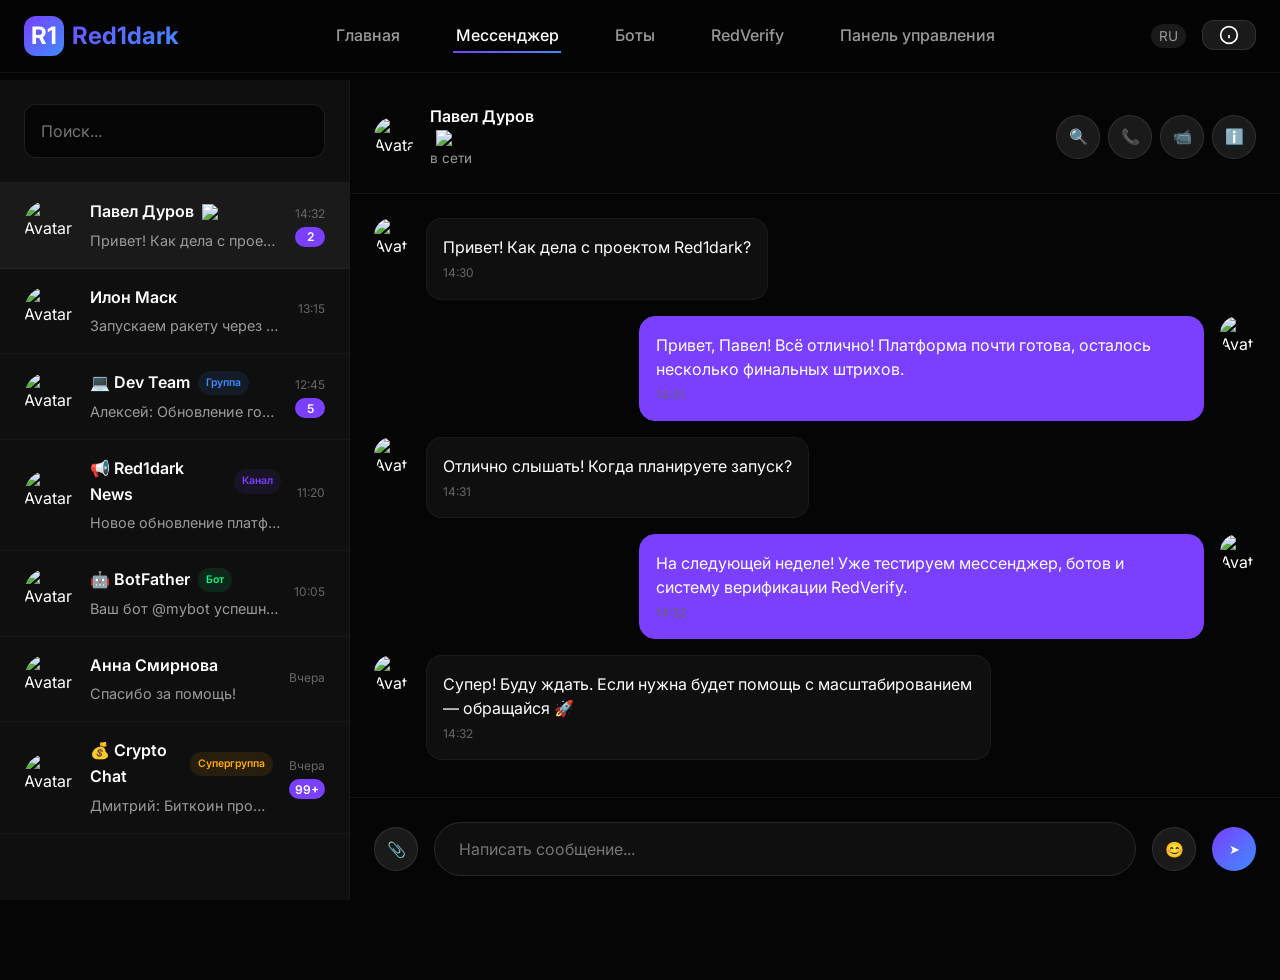
==== messenger.html @ cbd7925b "Initial project setup with core platform components - .gitignore: Added standard ignore patterns for" ====
<!DOCTYPE html>
<html lang="ru">
<head>
    <meta charset="UTF-8">
    <meta name="viewport" content="width=device-width, initial-scale=1.0">
    <title>Мессенджер — Red1dark Platform</title>
    <meta name="description" content="Мессенджер Red1dark Platform: личные чаты, группы, супергруппы и каналы">
    
    <!-- Fonts -->
    <link rel="preconnect" href="https://fonts.googleapis.com">
    <link rel="preconnect" href="https://fonts.gstatic.com" crossorigin>
    <link href="https://fonts.googleapis.com/css2?family=Inter:wght@300;400;500;600;700;800&family=JetBrains+Mono:wght@400;500;600&display=swap" rel="stylesheet">
    
    <!-- Styles -->
    <link rel="stylesheet" href="css/styles.css">
</head>
<body>
    <!-- Navigation -->
    <nav class="navbar">
        <div class="container navbar-content">
            <a href="index.html" class="navbar-brand">
                <div class="navbar-logo">R1</div>
                <span>Red1dark</span>
            </a>
            
            <ul class="navbar-menu">
                <li><a href="index.html" class="navbar-link">Главная</a></li>
                <li><a href="messenger.html" class="navbar-link active">Мессенджер</a></li>
                <li><a href="bots.html" class="navbar-link">Боты</a></li>
                <li><a href="verify.html" class="navbar-link">RedVerify</a></li>
                <li><a href="dashboard.html" class="navbar-link">Панель управления</a></li>
            </ul>
            
            <div class="navbar-actions">
                <button class="lang-switcher">RU</button>
                <div class="dropdown">
                    <button class="btn btn-secondary btn-sm dropdown-toggle">
                        <img src="data:image/svg+xml,%3Csvg xmlns='http://www.w3.org/2000/svg' width='20' height='20' viewBox='0 0 24 24' fill='none' stroke='%23fff' stroke-width='2'%3E%3Ccircle cx='12' cy='12' r='10'/%3E%3Cpath d='M12 16v-4M12 8h.01'/%3E%3C/svg%3E" alt="Profile" style="width: 20px; height: 20px; border-radius: 50%;">
                    </button>
                    <div class="dropdown-menu">
                        <a href="profile.html" class="dropdown-item">👤 Профиль</a>
                        <a href="settings.html" class="dropdown-item">⚙️ Настройки</a>
                        <div class="dropdown-divider"></div>
                        <a href="#" class="dropdown-item">🚪 Выйти</a>
                    </div>
                </div>
            </div>
            
            <button class="menu-toggle">
                <span></span>
                <span></span>
                <span></span>
            </button>
        </div>
    </nav>

    <!-- Messenger Container -->
    <div class="messenger-container">
        <!-- Sidebar -->
        <div class="messenger-sidebar">
            <div class="messenger-search">
                <input type="text" class="search-input" placeholder="Поиск..." data-filter-target=".chat-item">
            </div>
            
            <div class="chat-list">
                <!-- Chat Item 1 -->
                <div class="chat-item active">
                    <img src="https://api.dicebear.com/7.x/avataaars/svg?seed=Pavel" alt="Avatar" class="chat-avatar">
                    <div class="chat-info">
                        <div class="chat-name">
                            Павел Дуров
                            <img src="https://imgfy.ru/ib/vpttRAnmBDZi4up_1776534392.webp" alt="Verified" style="width: 16px; height: 16px;">
                        </div>
                        <div class="chat-preview">Привет! Как дела с проектом?</div>
                    </div>
                    <div class="chat-meta">
                        <div class="chat-time">14:32</div>
                        <div class="chat-badge">2</div>
                    </div>
                </div>
                
                <!-- Chat Item 2 -->
                <div class="chat-item">
                    <img src="https://api.dicebear.com/7.x/avataaars/svg?seed=Elon" alt="Avatar" class="chat-avatar">
                    <div class="chat-info">
                        <div class="chat-name">Илон Маск</div>
                        <div class="chat-preview">Запускаем ракету через час 🚀</div>
                    </div>
                    <div class="chat-meta">
                        <div class="chat-time">13:15</div>
                    </div>
                </div>
                
                <!-- Chat Item 3: Group -->
                <div class="chat-item">
                    <img src="https://api.dicebear.com/7.x/identicon/svg?seed=DevTeam" alt="Avatar" class="chat-avatar">
                    <div class="chat-info">
                        <div class="chat-name">
                            💻 Dev Team
                            <span class="badge badge-info" style="font-size: 0.65rem;">Группа</span>
                        </div>
                        <div class="chat-preview">Алексей: Обновление готово к деплою</div>
                    </div>
                    <div class="chat-meta">
                        <div class="chat-time">12:45</div>
                        <div class="chat-badge">5</div>
                    </div>
                </div>
                
                <!-- Chat Item 4: Channel -->
                <div class="chat-item">
                    <img src="https://api.dicebear.com/7.x/identicon/svg?seed=News" alt="Avatar" class="chat-avatar">
                    <div class="chat-info">
                        <div class="chat-name">
                            📢 Red1dark News
                            <span class="badge badge-primary" style="font-size: 0.65rem;">Канал</span>
                        </div>
                        <div class="chat-preview">Новое обновление платформы уже доступно!</div>
                    </div>
                    <div class="chat-meta">
                        <div class="chat-time">11:20</div>
                    </div>
                </div>
                
                <!-- Chat Item 5: Bot -->
                <div class="chat-item">
                    <img src="https://api.dicebear.com/7.x/bottts/svg?seed=BotFather" alt="Avatar" class="chat-avatar">
                    <div class="chat-info">
                        <div class="chat-name">
                            🤖 BotFather
                            <span class="badge badge-success" style="font-size: 0.65rem;">Бот</span>
                        </div>
                        <div class="chat-preview">Ваш бот @mybot успешно создан!</div>
                    </div>
                    <div class="chat-meta">
                        <div class="chat-time">10:05</div>
                    </div>
                </div>
                
                <!-- Chat Item 6 -->
                <div class="chat-item">
                    <img src="https://api.dicebear.com/7.x/avataaars/svg?seed=Anna" alt="Avatar" class="chat-avatar">
                    <div class="chat-info">
                        <div class="chat-name">Анна Смирнова</div>
                        <div class="chat-preview">Спасибо за помощь!</div>
                    </div>
                    <div class="chat-meta">
                        <div class="chat-time">Вчера</div>
                    </div>
                </div>
                
                <!-- Chat Item 7: Supergroup -->
                <div class="chat-item">
                    <img src="https://api.dicebear.com/7.x/identicon/svg?seed=CryptoChat" alt="Avatar" class="chat-avatar">
                    <div class="chat-info">
                        <div class="chat-name">
                            💰 Crypto Chat
                            <span class="badge badge-warning" style="font-size: 0.65rem;">Супергруппа</span>
                        </div>
                        <div class="chat-preview">Дмитрий: Биткоин пробил $100K!</div>
                    </div>
                    <div class="chat-meta">
                        <div class="chat-time">Вчера</div>
                        <div class="chat-badge">99+</div>
                    </div>
                </div>
            </div>
        </div>
        
        <!-- Main Chat Area -->
        <div class="messenger-main">
            <!-- Chat Header -->
            <div class="chat-header">
                <div class="chat-header-info">
                    <img src="https://api.dicebear.com/7.x/avataaars/svg?seed=Pavel" alt="Avatar" class="chat-header-avatar">
                    <div>
                        <div class="chat-header-name">
                            Павел Дуров
                            <img src="https://imgfy.ru/ib/vpttRAnmBDZi4up_1776534392.webp" alt="Verified" style="width: 18px; height: 18px; vertical-align: middle; margin-left: 6px;">
                        </div>
                        <div class="chat-header-status">в сети</div>
                    </div>
                </div>
                <div class="chat-header-actions">
                    <button class="btn btn-icon btn-secondary" title="Поиск">🔍</button>
                    <button class="btn btn-icon btn-secondary" title="Звонок">📞</button>
                    <button class="btn btn-icon btn-secondary" title="Видеозвонок">📹</button>
                    <button class="btn btn-icon btn-secondary" title="Информация">ℹ️</button>
                </div>
            </div>
            
            <!-- Messages Container -->
            <div class="messages-container">
                <!-- Message Received -->
                <div class="message">
                    <img src="https://api.dicebear.com/7.x/avataaars/svg?seed=Pavel" alt="Avatar" class="message-avatar">
                    <div class="message-content">
                        <div class="message-text">Привет! Как дела с проектом Red1dark?</div>
                        <div class="message-time">14:30</div>
                    </div>
                </div>
                
                <!-- Message Sent -->
                <div class="message sent">
                    <img src="https://api.dicebear.com/7.x/avataaars/svg?seed=User" alt="Avatar" class="message-avatar">
                    <div class="message-content">
                        <div class="message-text">Привет, Павел! Всё отлично! Платформа почти готова, осталось несколько финальных штрихов.</div>
                        <div class="message-time">14:31</div>
                    </div>
                </div>
                
                <!-- Message Received -->
                <div class="message">
                    <img src="https://api.dicebear.com/7.x/avataaars/svg?seed=Pavel" alt="Avatar" class="message-avatar">
                    <div class="message-content">
                        <div class="message-text">Отлично слышать! Когда планируете запуск?</div>
                        <div class="message-time">14:31</div>
                    </div>
                </div>
                
                <!-- Message Sent -->
                <div class="message sent">
                    <img src="https://api.dicebear.com/7.x/avataaars/svg?seed=User" alt="Avatar" class="message-avatar">
                    <div class="message-content">
                        <div class="message-text">На следующей неделе! Уже тестируем мессенджер, ботов и систему верификации RedVerify.</div>
                        <div class="message-time">14:32</div>
                    </div>
                </div>
                
                <!-- Message Received -->
                <div class="message">
                    <img src="https://api.dicebear.com/7.x/avataaars/svg?seed=Pavel" alt="Avatar" class="message-avatar">
                    <div class="message-content">
                        <div class="message-text">Супер! Буду ждать. Если нужна будет помощь с масштабированием — обращайся 🚀</div>
                        <div class="message-time">14:32</div>
                    </div>
                </div>
            </div>
            
            <!-- Message Input -->
            <div class="message-input-container">
                <button class="btn btn-icon btn-secondary" title="Прикрепить файл">📎</button>
                <input type="text" class="message-input" placeholder="Написать сообщение...">
                <button class="btn btn-icon btn-secondary" title="Эмодзи">😊</button>
                <button class="send-button">➤</button>
            </div>
        </div>
    </div>

    <!-- Scripts -->
    <script src="js/main.js"></script>
</body>
</html>
---- css/styles.css ----
/* ============================================
   RED1DARK PLATFORM - GLOBAL STYLES
   Qwen-Style Dark Theme with Neon Accents
   ============================================ */

:root {
    /* Color Palette */
    --bg-primary: #050505;
    --bg-secondary: #0F0F0F;
    --bg-tertiary: #1A1A1A;
    
    /* Accent Colors */
    --accent-purple: #7A3FFF;
    --accent-blue: #3F8CFF;
    --accent-cyan: #00E5FF;
    --accent-soft-purple: #A07CFF;
    
    /* Text Colors */
    --text-primary: #FFFFFF;
    --text-secondary: #9A9A9A;
    --text-muted: #666666;
    
    /* Status Colors */
    --status-success: #00FF88;
    --status-warning: #FFAA00;
    --status-error: #FF4444;
    --status-info: #3F8CFF;
    
    /* Gradients */
    --gradient-primary: linear-gradient(135deg, var(--accent-purple) 0%, var(--accent-blue) 100%);
    --gradient-neon: linear-gradient(135deg, var(--accent-cyan) 0%, var(--accent-purple) 100%);
    --gradient-dark: linear-gradient(180deg, var(--bg-secondary) 0%, var(--bg-primary) 100%);
    
    /* Shadows */
    --shadow-sm: 0 2px 8px rgba(0, 0, 0, 0.3);
    --shadow-md: 0 4px 16px rgba(0, 0, 0, 0.4);
    --shadow-lg: 0 8px 32px rgba(0, 0, 0, 0.5);
    --shadow-neon: 0 0 20px rgba(122, 63, 255, 0.3);
    --shadow-glow: 0 0 30px rgba(0, 229, 255, 0.2);
    
    /* Border Radius */
    --radius-sm: 6px;
    --radius-md: 12px;
    --radius-lg: 16px;
    --radius-xl: 24px;
    --radius-full: 9999px;
    
    /* Spacing */
    --spacing-xs: 4px;
    --spacing-sm: 8px;
    --spacing-md: 16px;
    --spacing-lg: 24px;
    --spacing-xl: 32px;
    --spacing-2xl: 48px;
    
    /* Typography */
    --font-family: 'Inter', -apple-system, BlinkMacSystemFont, 'Segoe UI', Roboto, sans-serif;
    --font-mono: 'JetBrains Mono', 'Fira Code', monospace;
    
    /* Transitions */
    --transition-fast: 0.15s ease;
    --transition-base: 0.3s ease;
    --transition-slow: 0.5s ease;
    
    /* Z-index layers */
    --z-dropdown: 100;
    --z-sticky: 200;
    --z-modal: 300;
    --z-tooltip: 400;
}

/* ============================================
   RESET & BASE STYLES
   ============================================ */

* {
    margin: 0;
    padding: 0;
    box-sizing: border-box;
}

html {
    scroll-behavior: smooth;
    font-size: 16px;
}

body {
    font-family: var(--font-family);
    background-color: var(--bg-primary);
    color: var(--text-primary);
    line-height: 1.6;
    min-height: 100vh;
    overflow-x: hidden;
    -webkit-font-smoothing: antialiased;
    -moz-osx-font-smoothing: grayscale;
}

a {
    text-decoration: none;
    color: inherit;
    transition: color var(--transition-fast);
}

ul, ol {
    list-style: none;
}

img {
    max-width: 100%;
    height: auto;
    display: block;
}

button {
    font-family: inherit;
    cursor: pointer;
    border: none;
    background: none;
}

input, textarea, select {
    font-family: inherit;
    font-size: inherit;
}

/* ============================================
   TYPOGRAPHY
   ============================================ */

h1, h2, h3, h4, h5, h6 {
    font-weight: 700;
    line-height: 1.2;
    margin-bottom: var(--spacing-md);
}

h1 {
    font-size: clamp(2rem, 5vw, 4rem);
    background: var(--gradient-primary);
    -webkit-background-clip: text;
    -webkit-text-fill-color: transparent;
    background-clip: text;
}

h2 {
    font-size: clamp(1.5rem, 4vw, 3rem);
    color: var(--text-primary);
}

h3 {
    font-size: clamp(1.25rem, 3vw, 2rem);
    color: var(--text-primary);
}

p {
    color: var(--text-secondary);
    margin-bottom: var(--spacing-md);
}

.text-gradient {
    background: var(--gradient-primary);
    -webkit-background-clip: text;
    -webkit-text-fill-color: transparent;
    background-clip: text;
}

.text-accent {
    color: var(--accent-purple);
}

.text-cyan {
    color: var(--accent-cyan);
}

.text-muted {
    color: var(--text-muted);
}

/* ============================================
   LAYOUT COMPONENTS
   ============================================ */

.container {
    width: 100%;
    max-width: 1400px;
    margin: 0 auto;
    padding: 0 var(--spacing-lg);
}

.section {
    padding: var(--spacing-2xl) 0;
}

.grid {
    display: grid;
    gap: var(--spacing-lg);
}

.grid-2 {
    grid-template-columns: repeat(2, 1fr);
}

.grid-3 {
    grid-template-columns: repeat(3, 1fr);
}

.grid-4 {
    grid-template-columns: repeat(4, 1fr);
}

.flex {
    display: flex;
}

.flex-center {
    display: flex;
    align-items: center;
    justify-content: center;
}

.flex-between {
    display: flex;
    align-items: center;
    justify-content: space-between;
}

.flex-column {
    display: flex;
    flex-direction: column;
}

.gap-sm {
    gap: var(--spacing-sm);
}

.gap-md {
    gap: var(--spacing-md);
}

.gap-lg {
    gap: var(--spacing-lg);
}

/* ============================================
   BUTTONS
   ============================================ */

.btn {
    display: inline-flex;
    align-items: center;
    justify-content: center;
    gap: var(--spacing-sm);
    padding: var(--spacing-sm) var(--spacing-lg);
    border-radius: var(--radius-md);
    font-weight: 600;
    font-size: 0.95rem;
    transition: all var(--transition-base);
    position: relative;
    overflow: hidden;
}

.btn-primary {
    background: var(--gradient-primary);
    color: var(--text-primary);
    box-shadow: var(--shadow-neon);
}

.btn-primary:hover {
    transform: translateY(-2px);
    box-shadow: 0 0 30px rgba(122, 63, 255, 0.5);
}

.btn-secondary {
    background: var(--bg-tertiary);
    color: var(--text-primary);
    border: 1px solid rgba(255, 255, 255, 0.1);
}

.btn-secondary:hover {
    background: var(--accent-purple);
    border-color: var(--accent-purple);
}

.btn-outline {
    background: transparent;
    color: var(--accent-purple);
    border: 2px solid var(--accent-purple);
}

.btn-outline:hover {
    background: var(--accent-purple);
    color: var(--text-primary);
}

.btn-icon {
    width: 44px;
    height: 44px;
    padding: 0;
    border-radius: var(--radius-full);
}

.btn-lg {
    padding: var(--spacing-md) var(--spacing-xl);
    font-size: 1.1rem;
}

.btn-sm {
    padding: var(--spacing-xs) var(--spacing-md);
    font-size: 0.85rem;
}

/* ============================================
   CARDS
   ============================================ */

.card {
    background: var(--bg-secondary);
    border-radius: var(--radius-lg);
    padding: var(--spacing-lg);
    border: 1px solid rgba(255, 255, 255, 0.05);
    transition: all var(--transition-base);
    position: relative;
    overflow: hidden;
}

.card::before {
    content: '';
    position: absolute;
    top: 0;
    left: 0;
    right: 0;
    height: 2px;
    background: var(--gradient-primary);
    opacity: 0;
    transition: opacity var(--transition-base);
}

.card:hover {
    transform: translateY(-4px);
    border-color: rgba(122, 63, 255, 0.3);
    box-shadow: var(--shadow-neon);
}

.card:hover::before {
    opacity: 1;
}

.card-header {
    display: flex;
    align-items: center;
    justify-content: space-between;
    margin-bottom: var(--spacing-md);
}

.card-title {
    font-size: 1.25rem;
    font-weight: 600;
    color: var(--text-primary);
}

.card-subtitle {
    font-size: 0.9rem;
    color: var(--text-secondary);
}

.card-body {
    color: var(--text-secondary);
}

.card-footer {
    margin-top: var(--spacing-lg);
    padding-top: var(--spacing-md);
    border-top: 1px solid rgba(255, 255, 255, 0.05);
}

/* ============================================
   NAVIGATION
   ============================================ */

.navbar {
    position: fixed;
    top: 0;
    left: 0;
    right: 0;
    z-index: var(--z-sticky);
    background: rgba(5, 5, 5, 0.9);
    backdrop-filter: blur(20px);
    border-bottom: 1px solid rgba(255, 255, 255, 0.05);
    padding: var(--spacing-md) 0;
}

.navbar-content {
    display: flex;
    align-items: center;
    justify-content: space-between;
}

.navbar-brand {
    display: flex;
    align-items: center;
    gap: var(--spacing-sm);
    font-size: 1.5rem;
    font-weight: 700;
    background: var(--gradient-primary);
    -webkit-background-clip: text;
    -webkit-text-fill-color: transparent;
    background-clip: text;
}

.navbar-logo {
    width: 40px;
    height: 40px;
    border-radius: var(--radius-md);
    background: var(--gradient-primary);
    display: flex;
    align-items: center;
    justify-content: center;
    font-weight: 700;
    color: var(--text-primary);
    -webkit-text-fill-color: var(--text-primary);
}

.navbar-menu {
    display: flex;
    align-items: center;
    gap: var(--spacing-lg);
}

.navbar-link {
    color: var(--text-secondary);
    font-weight: 500;
    padding: var(--spacing-sm) var(--spacing-md);
    border-radius: var(--radius-md);
    transition: all var(--transition-fast);
    position: relative;
}

.navbar-link::after {
    content: '';
    position: absolute;
    bottom: 0;
    left: 50%;
    transform: translateX(-50%);
    width: 0;
    height: 2px;
    background: var(--gradient-primary);
    transition: width var(--transition-base);
}

.navbar-link:hover,
.navbar-link.active {
    color: var(--text-primary);
}

.navbar-link:hover::after,
.navbar-link.active::after {
    width: 80%;
}

.navbar-actions {
    display: flex;
    align-items: center;
    gap: var(--spacing-md);
}

.lang-switcher {
    display: flex;
    align-items: center;
    gap: var(--spacing-xs);
    padding: var(--spacing-xs) var(--spacing-sm);
    border-radius: var(--radius-md);
    background: var(--bg-tertiary);
    color: var(--text-secondary);
    font-size: 0.85rem;
    transition: all var(--transition-fast);
}

.lang-switcher:hover {
    background: var(--accent-purple);
    color: var(--text-primary);
}

/* Mobile Menu Toggle */
.menu-toggle {
    display: none;
    flex-direction: column;
    gap: 5px;
    padding: var(--spacing-sm);
}

.menu-toggle span {
    width: 24px;
    height: 2px;
    background: var(--text-primary);
    transition: all var(--transition-fast);
}

/* ============================================
   HERO SECTION
   ============================================ */

.hero {
    min-height: 100vh;
    display: flex;
    align-items: center;
    justify-content: center;
    text-align: center;
    padding: var(--spacing-2xl) 0;
    position: relative;
    overflow: hidden;
}

.hero::before {
    content: '';
    position: absolute;
    top: -50%;
    left: -50%;
    width: 200%;
    height: 200%;
    background: radial-gradient(circle at center, rgba(122, 63, 255, 0.1) 0%, transparent 50%);
    animation: pulse 8s ease-in-out infinite;
}

@keyframes pulse {
    0%, 100% { transform: scale(1); opacity: 0.5; }
    50% { transform: scale(1.1); opacity: 0.8; }
}

.hero-content {
    position: relative;
    z-index: 1;
    max-width: 900px;
}

.hero-title {
    margin-bottom: var(--spacing-lg);
    animation: fadeInUp 0.8s ease forwards;
    opacity: 0;
}

.hero-subtitle {
    font-size: clamp(1.1rem, 2vw, 1.5rem);
    color: var(--text-secondary);
    margin-bottom: var(--spacing-xl);
    animation: fadeInUp 0.8s ease 0.2s forwards;
    opacity: 0;
}

.hero-buttons {
    display: flex;
    gap: var(--spacing-md);
    justify-content: center;
    flex-wrap: wrap;
    animation: fadeInUp 0.8s ease 0.4s forwards;
    opacity: 0;
}

@keyframes fadeInUp {
    from {
        opacity: 0;
        transform: translateY(30px);
    }
    to {
        opacity: 1;
        transform: translateY(0);
    }
}

/* ============================================
   FEATURE SECTIONS
   ============================================ */

.features-grid {
    display: grid;
    grid-template-columns: repeat(auto-fit, minmax(300px, 1fr));
    gap: var(--spacing-lg);
}

.feature-card {
    background: var(--bg-secondary);
    border-radius: var(--radius-lg);
    padding: var(--spacing-xl);
    border: 1px solid rgba(255, 255, 255, 0.05);
    transition: all var(--transition-base);
    position: relative;
    overflow: hidden;
}

.feature-card::before {
    content: '';
    position: absolute;
    top: 0;
    left: 0;
    right: 0;
    height: 3px;
    background: var(--gradient-primary);
    transform: scaleX(0);
    transition: transform var(--transition-base);
}

.feature-card:hover {
    transform: translateY(-8px);
    border-color: rgba(122, 63, 255, 0.3);
    box-shadow: var(--shadow-neon);
}

.feature-card:hover::before {
    transform: scaleX(1);
}

.feature-icon {
    width: 64px;
    height: 64px;
    border-radius: var(--radius-md);
    background: var(--gradient-primary);
    display: flex;
    align-items: center;
    justify-content: center;
    font-size: 1.5rem;
    margin-bottom: var(--spacing-lg);
    box-shadow: var(--shadow-neon);
}

.feature-title {
    font-size: 1.25rem;
    font-weight: 600;
    margin-bottom: var(--spacing-sm);
    color: var(--text-primary);
}

.feature-description {
    color: var(--text-secondary);
    line-height: 1.7;
}

/* ============================================
   PROFILE COMPONENTS
   ============================================ */

.profile-container {
    display: grid;
    grid-template-columns: 300px 1fr;
    gap: var(--spacing-xl);
    padding: var(--spacing-xl);
}

.profile-sidebar {
    background: var(--bg-secondary);
    border-radius: var(--radius-lg);
    padding: var(--spacing-xl);
    border: 1px solid rgba(255, 255, 255, 0.05);
    height: fit-content;
    position: sticky;
    top: 100px;
}

.profile-avatar-container {
    position: relative;
    width: 150px;
    height: 150px;
    margin: 0 auto var(--spacing-lg);
}

.profile-avatar {
    width: 100%;
    height: 100%;
    border-radius: var(--radius-lg);
    object-fit: cover;
    border: 3px solid var(--accent-purple);
    box-shadow: var(--shadow-neon);
}

.profile-verify-badge {
    position: absolute;
    bottom: -5px;
    right: -5px;
    width: 40px;
    height: 40px;
    background: var(--bg-primary);
    border-radius: var(--radius-full);
    display: flex;
    align-items: center;
    justify-content: center;
    border: 2px solid var(--accent-cyan);
}

.profile-verify-badge img {
    width: 28px;
    height: 28px;
}

.profile-name {
    font-size: 1.5rem;
    font-weight: 700;
    text-align: center;
    margin-bottom: var(--spacing-xs);
    color: var(--text-primary);
}

.profile-nickname {
    text-align: center;
    color: var(--text-secondary);
    margin-bottom: var(--spacing-md);
}

.profile-role {
    display: inline-block;
    padding: var(--spacing-xs) var(--spacing-md);
    border-radius: var(--radius-full);
    font-size: 0.85rem;
    font-weight: 600;
    background: var(--gradient-primary);
    color: var(--text-primary);
}

.profile-stats {
    display: grid;
    grid-template-columns: repeat(3, 1fr);
    gap: var(--spacing-md);
    margin-top: var(--spacing-lg);
    padding-top: var(--spacing-lg);
    border-top: 1px solid rgba(255, 255, 255, 0.05);
}

.stat-item {
    text-align: center;
}

.stat-value {
    font-size: 1.25rem;
    font-weight: 700;
    color: var(--accent-purple);
}

.stat-label {
    font-size: 0.75rem;
    color: var(--text-secondary);
    margin-top: var(--spacing-xs);
}

.profile-content {
    background: var(--bg-secondary);
    border-radius: var(--radius-lg);
    padding: var(--spacing-xl);
    border: 1px solid rgba(255, 255, 255, 0.05);
}

.profile-section {
    margin-bottom: var(--spacing-xl);
}

.profile-section-title {
    font-size: 1.25rem;
    font-weight: 600;
    margin-bottom: var(--spacing-lg);
    color: var(--text-primary);
    display: flex;
    align-items: center;
    gap: var(--spacing-sm);
}

.profile-section-title::before {
    content: '';
    width: 4px;
    height: 20px;
    background: var(--gradient-primary);
    border-radius: var(--radius-sm);
}

/* Admin Profile Specific */
.admin-profile .token-display {
    font-family: var(--font-mono);
    background: var(--bg-primary);
    padding: var(--spacing-md);
    border-radius: var(--radius-md);
    border: 1px solid rgba(122, 63, 255, 0.2);
    word-break: break-all;
    margin-bottom: var(--spacing-md);
}

.admin-profile .api-key-row {
    display: flex;
    align-items: center;
    justify-content: space-between;
    padding: var(--spacing-md);
    background: var(--bg-primary);
    border-radius: var(--radius-md);
    margin-bottom: var(--spacing-sm);
}

.action-log {
    max-height: 400px;
    overflow-y: auto;
}

.action-log-item {
    display: flex;
    align-items: center;
    gap: var(--spacing-md);
    padding: var(--spacing-md);
    border-bottom: 1px solid rgba(255, 255, 255, 0.05);
}

.action-log-time {
    font-size: 0.75rem;
    color: var(--text-muted);
    min-width: 120px;
}

.action-log-action {
    flex: 1;
    color: var(--text-secondary);
}

.action-log-status {
    padding: var(--spacing-xs) var(--spacing-sm);
    border-radius: var(--radius-sm);
    font-size: 0.75rem;
    font-weight: 600;
}

.status-success {
    background: rgba(0, 255, 136, 0.1);
    color: var(--status-success);
}

.status-error {
    background: rgba(255, 68, 68, 0.1);
    color: var(--status-error);
}

/* ============================================
   MESSENGER COMPONENTS
   ============================================ */

.messenger-container {
    display: grid;
    grid-template-columns: 350px 1fr;
    height: calc(100vh - 80px);
    margin-top: 80px;
}

.messenger-sidebar {
    background: var(--bg-secondary);
    border-right: 1px solid rgba(255, 255, 255, 0.05);
    display: flex;
    flex-direction: column;
}

.messenger-search {
    padding: var(--spacing-lg);
    border-bottom: 1px solid rgba(255, 255, 255, 0.05);
}

.search-input {
    width: 100%;
    padding: var(--spacing-md);
    background: var(--bg-primary);
    border: 1px solid rgba(255, 255, 255, 0.1);
    border-radius: var(--radius-md);
    color: var(--text-primary);
    transition: all var(--transition-fast);
}

.search-input:focus {
    outline: none;
    border-color: var(--accent-purple);
    box-shadow: var(--shadow-neon);
}

.chat-list {
    flex: 1;
    overflow-y: auto;
}

.chat-item {
    display: flex;
    align-items: center;
    gap: var(--spacing-md);
    padding: var(--spacing-md) var(--spacing-lg);
    border-bottom: 1px solid rgba(255, 255, 255, 0.03);
    cursor: pointer;
    transition: all var(--transition-fast);
}

.chat-item:hover,
.chat-item.active {
    background: var(--bg-tertiary);
}

.chat-avatar {
    width: 50px;
    height: 50px;
    border-radius: var(--radius-full);
    object-fit: cover;
}

.chat-info {
    flex: 1;
    min-width: 0;
}

.chat-name {
    font-weight: 600;
    color: var(--text-primary);
    margin-bottom: var(--spacing-xs);
    display: flex;
    align-items: center;
    gap: var(--spacing-sm);
}

.chat-preview {
    color: var(--text-secondary);
    font-size: 0.9rem;
    white-space: nowrap;
    overflow: hidden;
    text-overflow: ellipsis;
}

.chat-meta {
    text-align: right;
}

.chat-time {
    font-size: 0.75rem;
    color: var(--text-muted);
    margin-bottom: var(--spacing-xs);
}

.chat-badge {
    display: inline-block;
    min-width: 20px;
    height: 20px;
    padding: 0 6px;
    background: var(--accent-purple);
    border-radius: var(--radius-full);
    font-size: 0.75rem;
    font-weight: 600;
    color: var(--text-primary);
    display: flex;
    align-items: center;
    justify-content: center;
}

.messenger-main {
    display: flex;
    flex-direction: column;
    background: var(--bg-primary);
}

.chat-header {
    display: flex;
    align-items: center;
    justify-content: space-between;
    padding: var(--spacing-lg);
    border-bottom: 1px solid rgba(255, 255, 255, 0.05);
}

.chat-header-info {
    display: flex;
    align-items: center;
    gap: var(--spacing-md);
}

.chat-header-avatar {
    width: 40px;
    height: 40px;
    border-radius: var(--radius-full);
    object-fit: cover;
}

.chat-header-name {
    font-weight: 600;
    color: var(--text-primary);
}

.chat-header-status {
    font-size: 0.85rem;
    color: var(--text-secondary);
}

.chat-header-actions {
    display: flex;
    gap: var(--spacing-sm);
}

.messages-container {
    flex: 1;
    overflow-y: auto;
    padding: var(--spacing-lg);
    display: flex;
    flex-direction: column;
    gap: var(--spacing-md);
}

.message {
    display: flex;
    gap: var(--spacing-md);
    max-width: 70%;
}

.message.sent {
    align-self: flex-end;
    flex-direction: row-reverse;
}

.message-avatar {
    width: 36px;
    height: 36px;
    border-radius: var(--radius-full);
    object-fit: cover;
}

.message-content {
    background: var(--bg-secondary);
    padding: var(--spacing-md);
    border-radius: var(--radius-lg);
    border: 1px solid rgba(255, 255, 255, 0.05);
}

.message.sent .message-content {
    background: var(--accent-purple);
    border-color: var(--accent-purple);
}

.message-text {
    color: var(--text-primary);
    line-height: 1.5;
}

.message-time {
    font-size: 0.75rem;
    color: var(--text-muted);
    margin-top: var(--spacing-xs);
}

.message-input-container {
    padding: var(--spacing-lg);
    border-top: 1px solid rgba(255, 255, 255, 0.05);
    display: flex;
    gap: var(--spacing-md);
    align-items: center;
}

.message-input {
    flex: 1;
    padding: var(--spacing-md) var(--spacing-lg);
    background: var(--bg-secondary);
    border: 1px solid rgba(255, 255, 255, 0.1);
    border-radius: var(--radius-full);
    color: var(--text-primary);
    transition: all var(--transition-fast);
}

.message-input:focus {
    outline: none;
    border-color: var(--accent-purple);
}

.send-button {
    width: 44px;
    height: 44px;
    border-radius: var(--radius-full);
    background: var(--gradient-primary);
    display: flex;
    align-items: center;
    justify-content: center;
    color: var(--text-primary);
    transition: all var(--transition-fast);
}

.send-button:hover {
    transform: scale(1.1);
    box-shadow: var(--shadow-neon);
}

/* ============================================
   DASHBOARD / ADMIN PANEL
   ============================================ */

.dashboard-container {
    display: grid;
    grid-template-columns: 280px 1fr;
    min-height: calc(100vh - 80px);
    margin-top: 80px;
}

.dashboard-sidebar {
    background: var(--bg-secondary);
    border-right: 1px solid rgba(255, 255, 255, 0.05);
    padding: var(--spacing-lg);
}

.dashboard-nav-item {
    display: flex;
    align-items: center;
    gap: var(--spacing-md);
    padding: var(--spacing-md) var(--spacing-lg);
    border-radius: var(--radius-md);
    color: var(--text-secondary);
    transition: all var(--transition-fast);
    margin-bottom: var(--spacing-xs);
}

.dashboard-nav-item:hover,
.dashboard-nav-item.active {
    background: var(--bg-tertiary);
    color: var(--text-primary);
}

.dashboard-nav-item.active {
    border-left: 3px solid var(--accent-purple);
}

.dashboard-main {
    padding: var(--spacing-xl);
}

.dashboard-header {
    margin-bottom: var(--spacing-xl);
}

.dashboard-title {
    font-size: 2rem;
    font-weight: 700;
    color: var(--text-primary);
    margin-bottom: var(--spacing-sm);
}

.dashboard-subtitle {
    color: var(--text-secondary);
}

.stats-grid {
    display: grid;
    grid-template-columns: repeat(auto-fit, minmax(250px, 1fr));
    gap: var(--spacing-lg);
    margin-bottom: var(--spacing-xl);
}

.stat-card {
    background: var(--bg-secondary);
    border-radius: var(--radius-lg);
    padding: var(--spacing-lg);
    border: 1px solid rgba(255, 255, 255, 0.05);
    display: flex;
    align-items: center;
    gap: var(--spacing-lg);
}

.stat-card-icon {
    width: 60px;
    height: 60px;
    border-radius: var(--radius-md);
    background: var(--gradient-primary);
    display: flex;
    align-items: center;
    justify-content: center;
    font-size: 1.5rem;
}

.stat-card-info {
    flex: 1;
}

.stat-card-value {
    font-size: 2rem;
    font-weight: 700;
    color: var(--text-primary);
}

.stat-card-label {
    color: var(--text-secondary);
    font-size: 0.9rem;
}

.content-table {
    width: 100%;
    border-collapse: collapse;
}

.content-table th,
.content-table td {
    padding: var(--spacing-md);
    text-align: left;
    border-bottom: 1px solid rgba(255, 255, 255, 0.05);
}

.content-table th {
    color: var(--text-secondary);
    font-weight: 600;
    font-size: 0.85rem;
    text-transform: uppercase;
}

.content-table tr:hover {
    background: var(--bg-tertiary);
}

.table-actions {
    display: flex;
    gap: var(--spacing-sm);
}

/* ============================================
   REDVERIFY SECTION
   ============================================ */

.verify-section {
    text-align: center;
    padding: var(--spacing-2xl) 0;
}

.verify-badge-large {
    width: 120px;
    height: 120px;
    margin: 0 auto var(--spacing-xl);
    filter: drop-shadow(0 0 30px rgba(0, 229, 255, 0.5));
    animation: float 3s ease-in-out infinite;
}

@keyframes float {
    0%, 100% { transform: translateY(0); }
    50% { transform: translateY(-10px); }
}

.verify-steps {
    display: grid;
    grid-template-columns: repeat(auto-fit, minmax(250px, 1fr));
    gap: var(--spacing-lg);
    margin-top: var(--spacing-xl);
}

.verify-step {
    background: var(--bg-secondary);
    border-radius: var(--radius-lg);
    padding: var(--spacing-xl);
    border: 1px solid rgba(255, 255, 255, 0.05);
    position: relative;
}

.verify-step-number {
    position: absolute;
    top: -15px;
    left: 50%;
    transform: translateX(-50%);
    width: 30px;
    height: 30px;
    background: var(--gradient-primary);
    border-radius: var(--radius-full);
    display: flex;
    align-items: center;
    justify-content: center;
    font-weight: 700;
    font-size: 0.9rem;
}

.verify-step-title {
    font-size: 1.1rem;
    font-weight: 600;
    margin: var(--spacing-lg) 0 var(--spacing-sm);
    color: var(--text-primary);
}

.verify-step-desc {
    color: var(--text-secondary);
    font-size: 0.95rem;
}

/* ============================================
   BOT FATHER SECTION
   ============================================ */

.bot-creator {
    background: var(--bg-secondary);
    border-radius: var(--radius-lg);
    padding: var(--spacing-xl);
    border: 1px solid rgba(255, 255, 255, 0.05);
}

.bot-form {
    display: grid;
    gap: var(--spacing-lg);
}

.form-group {
    display: flex;
    flex-direction: column;
    gap: var(--spacing-sm);
}

.form-label {
    font-weight: 600;
    color: var(--text-primary);
    font-size: 0.9rem;
}

.form-input,
.form-textarea,
.form-select {
    padding: var(--spacing-md) var(--spacing-lg);
    background: var(--bg-primary);
    border: 1px solid rgba(255, 255, 255, 0.1);
    border-radius: var(--radius-md);
    color: var(--text-primary);
    transition: all var(--transition-fast);
}

.form-input:focus,
.form-textarea:focus,
.form-select:focus {
    outline: none;
    border-color: var(--accent-purple);
    box-shadow: var(--shadow-neon);
}

.form-textarea {
    min-height: 120px;
    resize: vertical;
}

.token-display-box {
    background: var(--bg-primary);
    border: 1px solid var(--accent-cyan);
    border-radius: var(--radius-md);
    padding: var(--spacing-lg);
    font-family: var(--font-mono);
    word-break: break-all;
    position: relative;
}

.copy-btn {
    position: absolute;
    top: var(--spacing-md);
    right: var(--spacing-md);
    padding: var(--spacing-xs) var(--spacing-sm);
    background: var(--accent-purple);
    color: var(--text-primary);
    border-radius: var(--radius-sm);
    font-size: 0.8rem;
}

/* ============================================
   FOOTER
   ============================================ */

.footer {
    background: var(--bg-secondary);
    border-top: 1px solid rgba(255, 255, 255, 0.05);
    padding: var(--spacing-2xl) 0 var(--spacing-xl);
    margin-top: var(--spacing-2xl);
}

.footer-grid {
    display: grid;
    grid-template-columns: 2fr repeat(3, 1fr);
    gap: var(--spacing-xl);
    margin-bottom: var(--spacing-xl);
}

.footer-brand {
    max-width: 300px;
}

.footer-brand-logo {
    display: flex;
    align-items: center;
    gap: var(--spacing-sm);
    font-size: 1.5rem;
    font-weight: 700;
    background: var(--gradient-primary);
    -webkit-background-clip: text;
    -webkit-text-fill-color: transparent;
    background-clip: text;
    margin-bottom: var(--spacing-md);
}

.footer-brand-desc {
    color: var(--text-secondary);
    font-size: 0.9rem;
    line-height: 1.7;
}

.footer-title {
    font-size: 1.1rem;
    font-weight: 600;
    color: var(--text-primary);
    margin-bottom: var(--spacing-lg);
}

.footer-links {
    display: flex;
    flex-direction: column;
    gap: var(--spacing-sm);
}

.footer-link {
    color: var(--text-secondary);
    font-size: 0.9rem;
    transition: color var(--transition-fast);
}

.footer-link:hover {
    color: var(--accent-purple);
}

.footer-bottom {
    padding-top: var(--spacing-xl);
    border-top: 1px solid rgba(255, 255, 255, 0.05);
    display: flex;
    align-items: center;
    justify-content: space-between;
    flex-wrap: wrap;
    gap: var(--spacing-md);
}

.footer-copyright {
    color: var(--text-muted);
    font-size: 0.9rem;
}

.footer-social {
    display: flex;
    gap: var(--spacing-md);
}

.social-link {
    width: 40px;
    height: 40px;
    border-radius: var(--radius-full);
    background: var(--bg-tertiary);
    display: flex;
    align-items: center;
    justify-content: center;
    color: var(--text-secondary);
    transition: all var(--transition-fast);
}

.social-link:hover {
    background: var(--accent-purple);
    color: var(--text-primary);
    transform: translateY(-3px);
}

/* ============================================
   ANIMATIONS
   ============================================ */

.fade-in {
    animation: fadeIn 0.6s ease forwards;
}

.slide-in-left {
    animation: slideInLeft 0.6s ease forwards;
}

.slide-in-right {
    animation: slideInRight 0.6s ease forwards;
}

.scale-in {
    animation: scaleIn 0.4s ease forwards;
}

@keyframes fadeIn {
    from { opacity: 0; }
    to { opacity: 1; }
}

@keyframes slideInLeft {
    from {
        opacity: 0;
        transform: translateX(-50px);
    }
    to {
        opacity: 1;
        transform: translateX(0);
    }
}

@keyframes slideInRight {
    from {
        opacity: 0;
        transform: translateX(50px);
    }
    to {
        opacity: 1;
        transform: translateX(0);
    }
}

@keyframes scaleIn {
    from {
        opacity: 0;
        transform: scale(0.9);
    }
    to {
        opacity: 1;
        transform: scale(1);
    }
}

/* Scroll Animation Trigger */
.animate-on-scroll {
    opacity: 0;
    transform: translateY(30px);
    transition: all 0.6s ease;
}

.animate-on-scroll.visible {
    opacity: 1;
    transform: translateY(0);
}

/* ============================================
   RESPONSIVE DESIGN
   ============================================ */

@media (max-width: 1200px) {
    .grid-4 {
        grid-template-columns: repeat(2, 1fr);
    }
    
    .profile-container {
        grid-template-columns: 1fr;
    }
    
    .profile-sidebar {
        position: static;
        max-width: 400px;
        margin: 0 auto;
    }
    
    .dashboard-container {
        grid-template-columns: 1fr;
    }
    
    .dashboard-sidebar {
        display: none;
    }
}

@media (max-width: 992px) {
    .grid-3 {
        grid-template-columns: repeat(2, 1fr);
    }
    
    .footer-grid {
        grid-template-columns: repeat(2, 1fr);
    }
    
    .messenger-container {
        grid-template-columns: 300px 1fr;
    }
}

@media (max-width: 768px) {
    .navbar-menu {
        display: none;
    }
    
    .menu-toggle {
        display: flex;
    }
    
    .mobile-menu {
        position: fixed;
        top: 70px;
        left: 0;
        right: 0;
        background: var(--bg-secondary);
        padding: var(--spacing-lg);
        border-bottom: 1px solid rgba(255, 255, 255, 0.05);
        display: none;
    }
    
    .mobile-menu.active {
        display: block;
    }
    
    .mobile-menu a {
        display: block;
        padding: var(--spacing-md);
        color: var(--text-secondary);
        border-bottom: 1px solid rgba(255, 255, 255, 0.05);
    }
    
    .hero-buttons {
        flex-direction: column;
        align-items: center;
    }
    
    .grid-2,
    .grid-3,
    .grid-4 {
        grid-template-columns: 1fr;
    }
    
    .footer-grid {
        grid-template-columns: 1fr;
    }
    
    .messenger-container {
        grid-template-columns: 1fr;
    }
    
    .messenger-sidebar {
        display: none;
    }
    
    .message {
        max-width: 85%;
    }
    
    .stats-grid {
        grid-template-columns: 1fr;
    }
    
    .profile-stats {
        grid-template-columns: 1fr;
    }
}

@media (max-width: 480px) {
    html {
        font-size: 14px;
    }
    
    .container {
        padding: 0 var(--spacing-md);
    }
    
    .btn {
        width: 100%;
        justify-content: center;
    }
    
    .hero-buttons .btn {
        width: auto;
    }
    
    .chat-header-actions {
        display: none;
    }
}

/* ============================================
   UTILITY CLASSES
   ============================================ */

.hidden {
    display: none !important;
}

.visible {
    display: block !important;
}

.text-center {
    text-align: center;
}

.text-left {
    text-align: left;
}

.text-right {
    text-align: right;
}

.mt-sm { margin-top: var(--spacing-sm); }
.mt-md { margin-top: var(--spacing-md); }
.mt-lg { margin-top: var(--spacing-lg); }
.mt-xl { margin-top: var(--spacing-xl); }

.mb-sm { margin-bottom: var(--spacing-sm); }
.mb-md { margin-bottom: var(--spacing-md); }
.mb-lg { margin-bottom: var(--spacing-lg); }
.mb-xl { margin-bottom: var(--spacing-xl); }

.p-sm { padding: var(--spacing-sm); }
.p-md { padding: var(--spacing-md); }
.p-lg { padding: var(--spacing-lg); }
.p-xl { padding: var(--spacing-xl); }

.d-flex { display: flex; }
.d-grid { display: grid; }
.d-block { display: block; }
.d-inline { display: inline; }
.d-inline-block { display: inline-block; }

.w-100 { width: 100%; }
.h-100 { height: 100%; }

.overflow-auto { overflow: auto; }
.overflow-hidden { overflow: hidden; }

.position-relative { position: relative; }
.position-absolute { position: absolute; }
.position-fixed { position: fixed; }
.position-sticky { position: sticky; }

.z-1 { z-index: 1; }
.z-2 { z-index: 2; }
.z-3 { z-index: 3; }

/* ============================================
   SCROLLBAR STYLING
   ============================================ */

::-webkit-scrollbar {
    width: 8px;
    height: 8px;
}

::-webkit-scrollbar-track {
    background: var(--bg-primary);
}

::-webkit-scrollbar-thumb {
    background: var(--bg-tertiary);
    border-radius: var(--radius-full);
}

::-webkit-scrollbar-thumb:hover {
    background: var(--accent-purple);
}

/* ============================================
   SELECTION STYLING
   ============================================ */

::selection {
    background: var(--accent-purple);
    color: var(--text-primary);
}

::-moz-selection {
    background: var(--accent-purple);
    color: var(--text-primary);
}

/* ============================================
   LOADING STATES
   ============================================ */

.loading {
    position: relative;
    pointer-events: none;
}

.loading::after {
    content: '';
    position: absolute;
    top: 50%;
    left: 50%;
    width: 24px;
    height: 24px;
    margin: -12px 0 0 -12px;
    border: 3px solid rgba(122, 63, 255, 0.3);
    border-top-color: var(--accent-purple);
    border-radius: 50%;
    animation: spin 0.8s linear infinite;
}

@keyframes spin {
    to { transform: rotate(360deg); }
}

.skeleton {
    background: linear-gradient(
        90deg,
        var(--bg-secondary) 0%,
        var(--bg-tertiary) 50%,
        var(--bg-secondary) 100%
    );
    background-size: 200% 100%;
    animation: skeleton-loading 1.5s ease-in-out infinite;
}

@keyframes skeleton-loading {
    0% { background-position: 200% 0; }
    100% { background-position: -200% 0; }
}

/* ============================================
   NOTIFICATIONS / TOASTS
   ============================================ */

.toast-container {
    position: fixed;
    top: 100px;
    right: var(--spacing-lg);
    z-index: var(--z-tooltip);
    display: flex;
    flex-direction: column;
    gap: var(--spacing-md);
}

.toast {
    background: var(--bg-secondary);
    border-radius: var(--radius-md);
    padding: var(--spacing-md) var(--spacing-lg);
    border-left: 4px solid var(--accent-purple);
    box-shadow: var(--shadow-lg);
    display: flex;
    align-items: center;
    gap: var(--spacing-md);
    min-width: 300px;
    max-width: 500px;
    animation: slideInRight 0.3s ease forwards;
}

.toast.success {
    border-left-color: var(--status-success);
}

.toast.error {
    border-left-color: var(--status-error);
}

.toast.warning {
    border-left-color: var(--status-warning);
}

.toast.info {
    border-left-color: var(--status-info);
}

.toast-message {
    flex: 1;
    color: var(--text-primary);
}

.toast-close {
    color: var(--text-secondary);
    transition: color var(--transition-fast);
}

.toast-close:hover {
    color: var(--text-primary);
}

/* ============================================
   MODALS
   ============================================ */

.modal-overlay {
    position: fixed;
    top: 0;
    left: 0;
    right: 0;
    bottom: 0;
    background: rgba(0, 0, 0, 0.8);
    backdrop-filter: blur(5px);
    z-index: var(--z-modal);
    display: flex;
    align-items: center;
    justify-content: center;
    opacity: 0;
    visibility: hidden;
    transition: all var(--transition-base);
}

.modal-overlay.active {
    opacity: 1;
    visibility: visible;
}

.modal {
    background: var(--bg-secondary);
    border-radius: var(--radius-lg);
    padding: var(--spacing-xl);
    max-width: 500px;
    width: 90%;
    max-height: 90vh;
    overflow-y: auto;
    border: 1px solid rgba(255, 255, 255, 0.05);
    transform: scale(0.9);
    transition: transform var(--transition-base);
}

.modal-overlay.active .modal {
    transform: scale(1);
}

.modal-header {
    display: flex;
    align-items: center;
    justify-content: space-between;
    margin-bottom: var(--spacing-lg);
}

.modal-title {
    font-size: 1.5rem;
    font-weight: 600;
    color: var(--text-primary);
}

.modal-close {
    color: var(--text-secondary);
    transition: color var(--transition-fast);
}

.modal-close:hover {
    color: var(--text-primary);
}

.modal-body {
    color: var(--text-secondary);
    margin-bottom: var(--spacing-lg);
}

.modal-footer {
    display: flex;
    gap: var(--spacing-md);
    justify-content: flex-end;
}

/* ============================================
   TABS
   ============================================ */

.tabs {
    display: flex;
    gap: var(--spacing-sm);
    border-bottom: 1px solid rgba(255, 255, 255, 0.05);
    margin-bottom: var(--spacing-lg);
}

.tab {
    padding: var(--spacing-md) var(--spacing-lg);
    color: var(--text-secondary);
    border-bottom: 2px solid transparent;
    transition: all var(--transition-fast);
    cursor: pointer;
}

.tab:hover {
    color: var(--text-primary);
}

.tab.active {
    color: var(--text-primary);
    border-bottom-color: var(--accent-purple);
}

.tab-content {
    display: none;
}

.tab-content.active {
    display: block;
    animation: fadeIn 0.3s ease forwards;
}

/* ============================================
   BADGES
   ============================================ */

.badge {
    display: inline-flex;
    align-items: center;
    gap: var(--spacing-xs);
    padding: var(--spacing-xs) var(--spacing-sm);
    border-radius: var(--radius-full);
    font-size: 0.75rem;
    font-weight: 600;
}

.badge-primary {
    background: rgba(122, 63, 255, 0.1);
    color: var(--accent-purple);
}

.badge-success {
    background: rgba(0, 255, 136, 0.1);
    color: var(--status-success);
}

.badge-warning {
    background: rgba(255, 170, 0, 0.1);
    color: var(--status-warning);
}

.badge-error {
    background: rgba(255, 68, 68, 0.1);
    color: var(--status-error);
}

.badge-info {
    background: rgba(63, 140, 255, 0.1);
    color: var(--status-info);
}

/* Role Badges */
.role-owner {
    background: linear-gradient(135deg, #FFD700, #FFA500);
    color: #000;
}

.role-admin {
    background: linear-gradient(135deg, #FF4444, #FF6B6B);
    color: #fff;
}

.role-moderator {
    background: linear-gradient(135deg, var(--accent-purple), var(--accent-soft-purple));
    color: #fff;
}

.role-media {
    background: linear-gradient(135deg, var(--accent-blue), var(--accent-cyan));
    color: #fff;
}

.role-user {
    background: var(--bg-tertiary);
    color: var(--text-secondary);
}

/* ============================================
   PROGRESS BARS
   ============================================ */

.progress-container {
    width: 100%;
    height: 8px;
    background: var(--bg-tertiary);
    border-radius: var(--radius-full);
    overflow: hidden;
}

.progress-bar {
    height: 100%;
    background: var(--gradient-primary);
    border-radius: var(--radius-full);
    transition: width var(--transition-base);
}

/* ============================================
   DIVIDERS
   ============================================ */

.divider {
    height: 1px;
    background: rgba(255, 255, 255, 0.05);
    margin: var(--spacing-lg) 0;
}

.divider-vertical {
    width: 1px;
    height: 100%;
    background: rgba(255, 255, 255, 0.05);
    margin: 0 var(--spacing-lg);
}

/* ============================================
   CODE BLOCKS
   ============================================ */

.code-block {
    background: var(--bg-primary);
    border: 1px solid rgba(122, 63, 255, 0.2);
    border-radius: var(--radius-md);
    padding: var(--spacing-lg);
    font-family: var(--font-mono);
    font-size: 0.9rem;
    overflow-x: auto;
    color: var(--text-secondary);
}

.code-block code {
    color: var(--accent-cyan);
}

/* ============================================
   EMPTY STATES
   ============================================ */

.empty-state {
    text-align: center;
    padding: var(--spacing-2xl);
    color: var(--text-secondary);
}

.empty-state-icon {
    font-size: 4rem;
    margin-bottom: var(--spacing-lg);
    opacity: 0.3;
}

.empty-state-title {
    font-size: 1.25rem;
    font-weight: 600;
    color: var(--text-primary);
    margin-bottom: var(--spacing-sm);
}

.empty-state-desc {
    margin-bottom: var(--spacing-lg);
}

/* ============================================
   TOOLTIPS
   ============================================ */

.tooltip {
    position: relative;
}

.tooltip::after {
    content: attr(data-tooltip);
    position: absolute;
    bottom: 100%;
    left: 50%;
    transform: translateX(-50%) translateY(-5px);
    background: var(--bg-tertiary);
    color: var(--text-primary);
    padding: var(--spacing-xs) var(--spacing-sm);
    border-radius: var(--radius-sm);
    font-size: 0.8rem;
    white-space: nowrap;
    opacity: 0;
    visibility: hidden;
    transition: all var(--transition-fast);
    z-index: var(--z-tooltip);
}

.tooltip:hover::after {
    opacity: 1;
    visibility: visible;
    transform: translateX(-50%) translateY(0);
}

/* ============================================
   AVATAR GROUPS
   ============================================ */

.avatar-group {
    display: flex;
}

.avatar-group .avatar {
    border: 2px solid var(--bg-secondary);
    margin-left: -10px;
}

.avatar-group .avatar:first-child {
    margin-left: 0;
}

.avatar {
    width: 40px;
    height: 40px;
    border-radius: var(--radius-full);
    object-fit: cover;
}

.avatar-sm {
    width: 32px;
    height: 32px;
}

.avatar-lg {
    width: 64px;
    height: 64px;
}

.avatar-xl {
    width: 96px;
    height: 96px;
}

/* ============================================
   ALERT BOXES
   ============================================ */

.alert {
    padding: var(--spacing-lg);
    border-radius: var(--radius-md);
    border-left: 4px solid;
    margin-bottom: var(--spacing-lg);
}

.alert-success {
    background: rgba(0, 255, 136, 0.05);
    border-color: var(--status-success);
    color: var(--status-success);
}

.alert-error {
    background: rgba(255, 68, 68, 0.05);
    border-color: var(--status-error);
    color: var(--status-error);
}

.alert-warning {
    background: rgba(255, 170, 0, 0.05);
    border-color: var(--status-warning);
    color: var(--status-warning);
}

.alert-info {
    background: rgba(63, 140, 255, 0.05);
    border-color: var(--status-info);
    color: var(--status-info);
}

/* ============================================
   DROPDOWNS
   ============================================ */

.dropdown {
    position: relative;
    display: inline-block;
}

.dropdown-menu {
    position: absolute;
    top: 100%;
    right: 0;
    background: var(--bg-secondary);
    border: 1px solid rgba(255, 255, 255, 0.05);
    border-radius: var(--radius-md);
    min-width: 200px;
    padding: var(--spacing-sm);
    box-shadow: var(--shadow-lg);
    opacity: 0;
    visibility: hidden;
    transform: translateY(-10px);
    transition: all var(--transition-fast);
    z-index: var(--z-dropdown);
}

.dropdown.active .dropdown-menu {
    opacity: 1;
    visibility: visible;
    transform: translateY(0);
}

.dropdown-item {
    display: flex;
    align-items: center;
    gap: var(--spacing-sm);
    padding: var(--spacing-sm) var(--spacing-md);
    border-radius: var(--radius-sm);
    color: var(--text-secondary);
    transition: all var(--transition-fast);
}

.dropdown-item:hover {
    background: var(--bg-tertiary);
    color: var(--text-primary);
}

.dropdown-divider {
    height: 1px;
    background: rgba(255, 255, 255, 0.05);
    margin: var(--spacing-sm) 0;
}
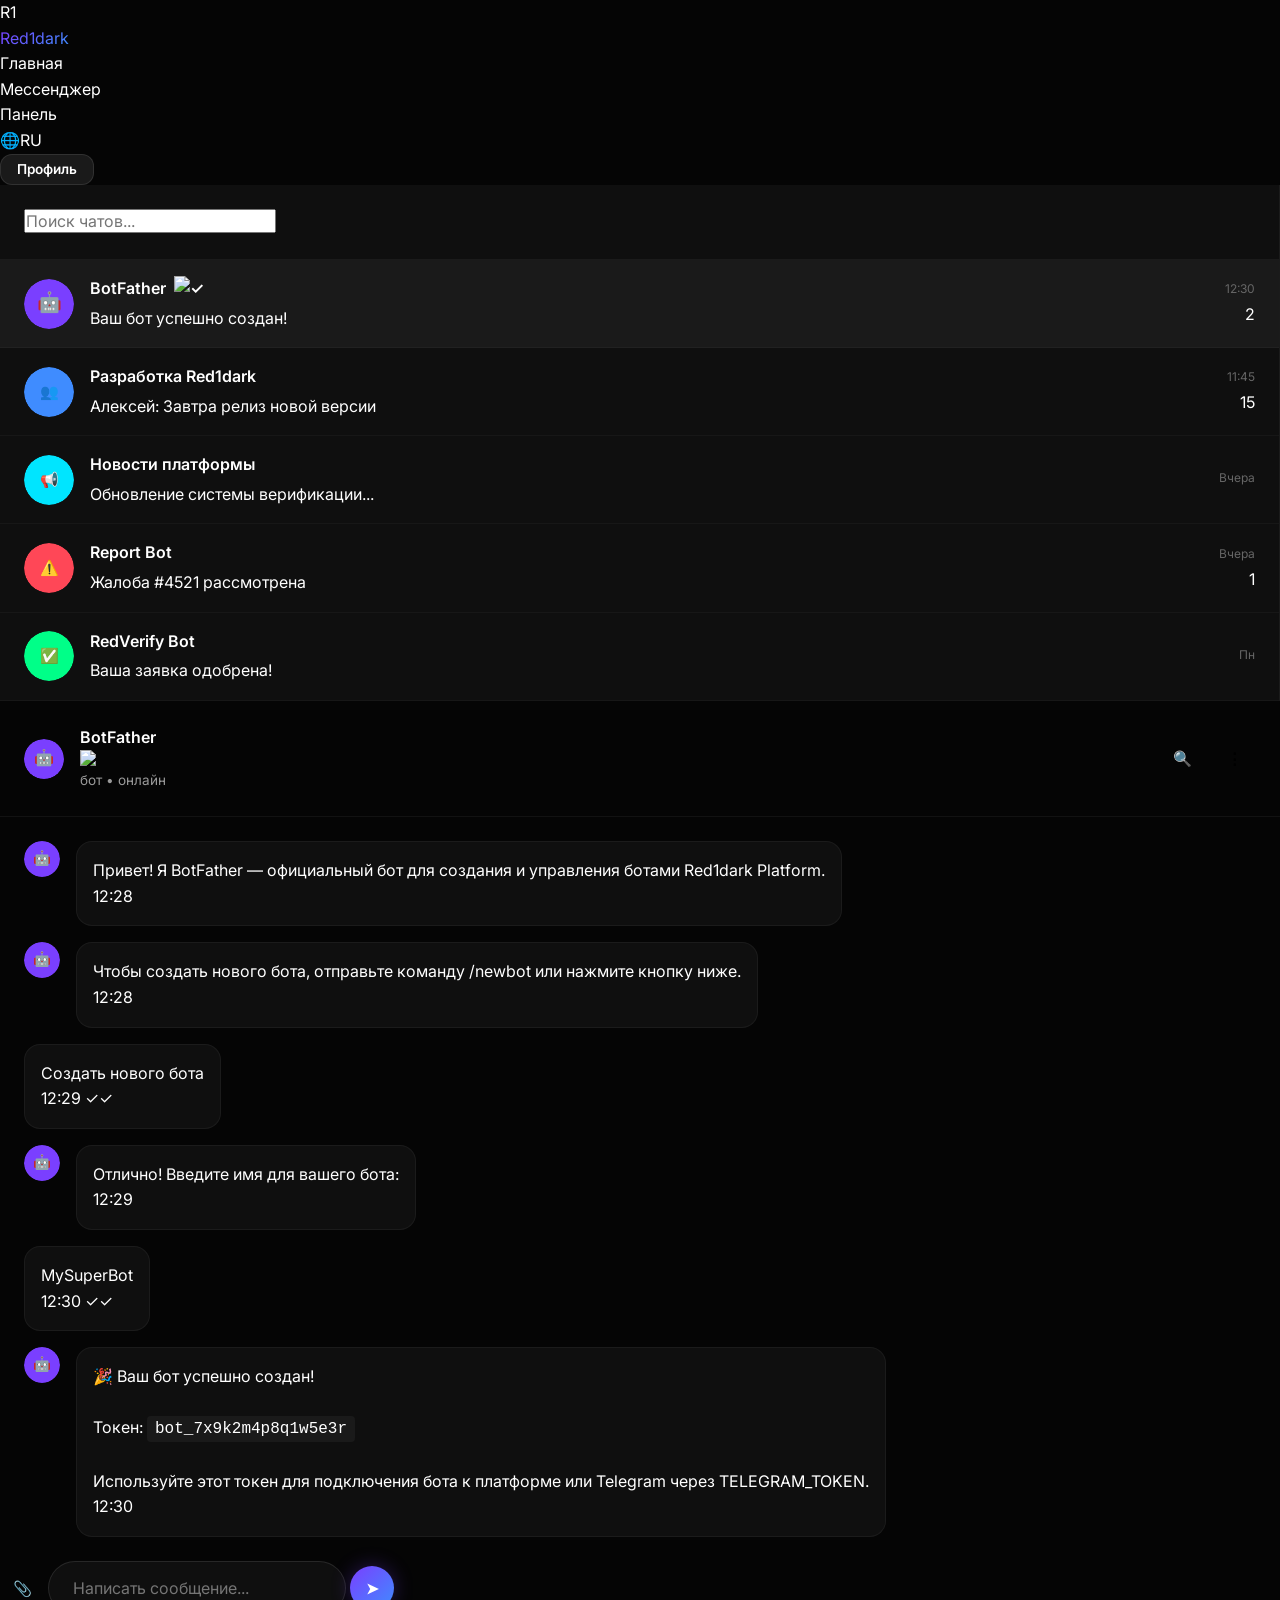
==== commit 88edaa7b: "update branch" ====
--- a/messenger.html
+++ b/messenger.html
@@ -1,253 +1,203 @@
 <!DOCTYPE html>
 <html lang="ru">
 <head>
-    <meta charset="UTF-8">
-    <meta name="viewport" content="width=device-width, initial-scale=1.0">
-    <title>Мессенджер — Red1dark Platform</title>
-    <meta name="description" content="Мессенджер Red1dark Platform: личные чаты, группы, супергруппы и каналы">
-    
-    <!-- Fonts -->
-    <link rel="preconnect" href="https://fonts.googleapis.com">
-    <link rel="preconnect" href="https://fonts.gstatic.com" crossorigin>
-    <link href="https://fonts.googleapis.com/css2?family=Inter:wght@300;400;500;600;700;800&family=JetBrains+Mono:wght@400;500;600&display=swap" rel="stylesheet">
-    
-    <!-- Styles -->
-    <link rel="stylesheet" href="css/styles.css">
+  <meta charset="UTF-8">
+  <meta name="viewport" content="width=device-width, initial-scale=1.0">
+  <title>Мессенджер — Red1dark Platform</title>
+  <link rel="preconnect" href="https://fonts.googleapis.com">
+  <link rel="preconnect" href="https://fonts.gstatic.com" crossorigin>
+  <link href="https://fonts.googleapis.com/css2?family=Inter:wght@400;500;600;700;800;900&display=swap" rel="stylesheet">
+  <link rel="stylesheet" href="css/style.css">
 </head>
 <body>
-    <!-- Navigation -->
-    <nav class="navbar">
-        <div class="container navbar-content">
-            <a href="index.html" class="navbar-brand">
-                <div class="navbar-logo">R1</div>
-                <span>Red1dark</span>
-            </a>
-            
-            <ul class="navbar-menu">
-                <li><a href="index.html" class="navbar-link">Главная</a></li>
-                <li><a href="messenger.html" class="navbar-link active">Мессенджер</a></li>
-                <li><a href="bots.html" class="navbar-link">Боты</a></li>
-                <li><a href="verify.html" class="navbar-link">RedVerify</a></li>
-                <li><a href="dashboard.html" class="navbar-link">Панель управления</a></li>
-            </ul>
-            
-            <div class="navbar-actions">
-                <button class="lang-switcher">RU</button>
-                <div class="dropdown">
-                    <button class="btn btn-secondary btn-sm dropdown-toggle">
-                        <img src="data:image/svg+xml,%3Csvg xmlns='http://www.w3.org/2000/svg' width='20' height='20' viewBox='0 0 24 24' fill='none' stroke='%23fff' stroke-width='2'%3E%3Ccircle cx='12' cy='12' r='10'/%3E%3Cpath d='M12 16v-4M12 8h.01'/%3E%3C/svg%3E" alt="Profile" style="width: 20px; height: 20px; border-radius: 50%;">
-                    </button>
-                    <div class="dropdown-menu">
-                        <a href="profile.html" class="dropdown-item">👤 Профиль</a>
-                        <a href="settings.html" class="dropdown-item">⚙️ Настройки</a>
-                        <div class="dropdown-divider"></div>
-                        <a href="#" class="dropdown-item">🚪 Выйти</a>
-                    </div>
-                </div>
-            </div>
-            
-            <button class="menu-toggle">
-                <span></span>
-                <span></span>
-                <span></span>
-            </button>
-        </div>
-    </nav>
 
-    <!-- Messenger Container -->
-    <div class="messenger-container">
-        <!-- Sidebar -->
-        <div class="messenger-sidebar">
-            <div class="messenger-search">
-                <input type="text" class="search-input" placeholder="Поиск..." data-filter-target=".chat-item">
-            </div>
-            
-            <div class="chat-list">
-                <!-- Chat Item 1 -->
-                <div class="chat-item active">
-                    <img src="https://api.dicebear.com/7.x/avataaars/svg?seed=Pavel" alt="Avatar" class="chat-avatar">
-                    <div class="chat-info">
-                        <div class="chat-name">
-                            Павел Дуров
-                            <img src="https://imgfy.ru/ib/vpttRAnmBDZi4up_1776534392.webp" alt="Verified" style="width: 16px; height: 16px;">
-                        </div>
-                        <div class="chat-preview">Привет! Как дела с проектом?</div>
-                    </div>
-                    <div class="chat-meta">
-                        <div class="chat-time">14:32</div>
-                        <div class="chat-badge">2</div>
-                    </div>
-                </div>
-                
-                <!-- Chat Item 2 -->
-                <div class="chat-item">
-                    <img src="https://api.dicebear.com/7.x/avataaars/svg?seed=Elon" alt="Avatar" class="chat-avatar">
-                    <div class="chat-info">
-                        <div class="chat-name">Илон Маск</div>
-                        <div class="chat-preview">Запускаем ракету через час 🚀</div>
-                    </div>
-                    <div class="chat-meta">
-                        <div class="chat-time">13:15</div>
-                    </div>
-                </div>
-                
-                <!-- Chat Item 3: Group -->
-                <div class="chat-item">
-                    <img src="https://api.dicebear.com/7.x/identicon/svg?seed=DevTeam" alt="Avatar" class="chat-avatar">
-                    <div class="chat-info">
-                        <div class="chat-name">
-                            💻 Dev Team
-                            <span class="badge badge-info" style="font-size: 0.65rem;">Группа</span>
-                        </div>
-                        <div class="chat-preview">Алексей: Обновление готово к деплою</div>
-                    </div>
-                    <div class="chat-meta">
-                        <div class="chat-time">12:45</div>
-                        <div class="chat-badge">5</div>
-                    </div>
-                </div>
-                
-                <!-- Chat Item 4: Channel -->
-                <div class="chat-item">
-                    <img src="https://api.dicebear.com/7.x/identicon/svg?seed=News" alt="Avatar" class="chat-avatar">
-                    <div class="chat-info">
-                        <div class="chat-name">
-                            📢 Red1dark News
-                            <span class="badge badge-primary" style="font-size: 0.65rem;">Канал</span>
-                        </div>
-                        <div class="chat-preview">Новое обновление платформы уже доступно!</div>
-                    </div>
-                    <div class="chat-meta">
-                        <div class="chat-time">11:20</div>
-                    </div>
-                </div>
-                
-                <!-- Chat Item 5: Bot -->
-                <div class="chat-item">
-                    <img src="https://api.dicebear.com/7.x/bottts/svg?seed=BotFather" alt="Avatar" class="chat-avatar">
-                    <div class="chat-info">
-                        <div class="chat-name">
-                            🤖 BotFather
-                            <span class="badge badge-success" style="font-size: 0.65rem;">Бот</span>
-                        </div>
-                        <div class="chat-preview">Ваш бот @mybot успешно создан!</div>
-                    </div>
-                    <div class="chat-meta">
-                        <div class="chat-time">10:05</div>
-                    </div>
-                </div>
-                
-                <!-- Chat Item 6 -->
-                <div class="chat-item">
-                    <img src="https://api.dicebear.com/7.x/avataaars/svg?seed=Anna" alt="Avatar" class="chat-avatar">
-                    <div class="chat-info">
-                        <div class="chat-name">Анна Смирнова</div>
-                        <div class="chat-preview">Спасибо за помощь!</div>
-                    </div>
-                    <div class="chat-meta">
-                        <div class="chat-time">Вчера</div>
-                    </div>
-                </div>
-                
-                <!-- Chat Item 7: Supergroup -->
-                <div class="chat-item">
-                    <img src="https://api.dicebear.com/7.x/identicon/svg?seed=CryptoChat" alt="Avatar" class="chat-avatar">
-                    <div class="chat-info">
-                        <div class="chat-name">
-                            💰 Crypto Chat
-                            <span class="badge badge-warning" style="font-size: 0.65rem;">Супергруппа</span>
-                        </div>
-                        <div class="chat-preview">Дмитрий: Биткоин пробил $100K!</div>
-                    </div>
-                    <div class="chat-meta">
-                        <div class="chat-time">Вчера</div>
-                        <div class="chat-badge">99+</div>
-                    </div>
-                </div>
-            </div>
-        </div>
-        
-        <!-- Main Chat Area -->
-        <div class="messenger-main">
-            <!-- Chat Header -->
-            <div class="chat-header">
-                <div class="chat-header-info">
-                    <img src="https://api.dicebear.com/7.x/avataaars/svg?seed=Pavel" alt="Avatar" class="chat-header-avatar">
-                    <div>
-                        <div class="chat-header-name">
-                            Павел Дуров
-                            <img src="https://imgfy.ru/ib/vpttRAnmBDZi4up_1776534392.webp" alt="Verified" style="width: 18px; height: 18px; vertical-align: middle; margin-left: 6px;">
-                        </div>
-                        <div class="chat-header-status">в сети</div>
-                    </div>
-                </div>
-                <div class="chat-header-actions">
-                    <button class="btn btn-icon btn-secondary" title="Поиск">🔍</button>
-                    <button class="btn btn-icon btn-secondary" title="Звонок">📞</button>
-                    <button class="btn btn-icon btn-secondary" title="Видеозвонок">📹</button>
-                    <button class="btn btn-icon btn-secondary" title="Информация">ℹ️</button>
-                </div>
-            </div>
-            
-            <!-- Messages Container -->
-            <div class="messages-container">
-                <!-- Message Received -->
-                <div class="message">
-                    <img src="https://api.dicebear.com/7.x/avataaars/svg?seed=Pavel" alt="Avatar" class="message-avatar">
-                    <div class="message-content">
-                        <div class="message-text">Привет! Как дела с проектом Red1dark?</div>
-                        <div class="message-time">14:30</div>
-                    </div>
-                </div>
-                
-                <!-- Message Sent -->
-                <div class="message sent">
-                    <img src="https://api.dicebear.com/7.x/avataaars/svg?seed=User" alt="Avatar" class="message-avatar">
-                    <div class="message-content">
-                        <div class="message-text">Привет, Павел! Всё отлично! Платформа почти готова, осталось несколько финальных штрихов.</div>
-                        <div class="message-time">14:31</div>
-                    </div>
-                </div>
-                
-                <!-- Message Received -->
-                <div class="message">
-                    <img src="https://api.dicebear.com/7.x/avataaars/svg?seed=Pavel" alt="Avatar" class="message-avatar">
-                    <div class="message-content">
-                        <div class="message-text">Отлично слышать! Когда планируете запуск?</div>
-                        <div class="message-time">14:31</div>
-                    </div>
-                </div>
-                
-                <!-- Message Sent -->
-                <div class="message sent">
-                    <img src="https://api.dicebear.com/7.x/avataaars/svg?seed=User" alt="Avatar" class="message-avatar">
-                    <div class="message-content">
-                        <div class="message-text">На следующей неделе! Уже тестируем мессенджер, ботов и систему верификации RedVerify.</div>
-                        <div class="message-time">14:32</div>
-                    </div>
-                </div>
-                
-                <!-- Message Received -->
-                <div class="message">
-                    <img src="https://api.dicebear.com/7.x/avataaars/svg?seed=Pavel" alt="Avatar" class="message-avatar">
-                    <div class="message-content">
-                        <div class="message-text">Супер! Буду ждать. Если нужна будет помощь с масштабированием — обращайся 🚀</div>
-                        <div class="message-time">14:32</div>
-                    </div>
-                </div>
-            </div>
-            
-            <!-- Message Input -->
-            <div class="message-input-container">
-                <button class="btn btn-icon btn-secondary" title="Прикрепить файл">📎</button>
-                <input type="text" class="message-input" placeholder="Написать сообщение...">
-                <button class="btn btn-icon btn-secondary" title="Эмодзи">😊</button>
-                <button class="send-button">➤</button>
-            </div>
-        </div>
-    </div>
+<!-- HEADER -->
+<header class="header">
+  <a href="/" class="logo">
+    <div class="logo-icon">R1</div>
+    <span class="text-gradient">Red1dark</span>
+  </a>
+  
+  <nav class="nav">
+    <ul class="nav-links">
+      <li><a href="/" class="nav-link">Главная</a></li>
+      <li><a href="messenger.html" class="nav-link active">Мессенджер</a></li>
+      <li><a href="dashboard.html" class="nav-link">Панель</a></li>
+    </ul>
+    
+    <div class="nav-actions">
+      <div class="lang-switch"><span>🌐</span><span>RU</span></div>
+      <a href="#" class="btn btn-sm btn-secondary">Профиль</a>
+    </div>
+  </nav>
+</header>
 
-    <!-- Scripts -->
-    <script src="js/main.js"></script>
+<!-- MESSENGER -->
+<div class="messenger">
+  <!-- SIDEBAR -->
+  <aside class="messenger-sidebar">
+    <div class="messenger-search">
+      <input type="text" placeholder="Поиск чатов..." id="chatSearch">
+    </div>
+    
+    <div class="chat-list">
+      <!-- Chat 1 -->
+      <div class="chat-item active">
+        <img src="data:image/svg+xml,%3Csvg xmlns='http://www.w3.org/2000/svg' viewBox='0 0 100 100'%3E%3Ccircle cx='50' cy='50' r='50' fill='%237A3FFF'/%3E%3Ctext x='50' y='60' text-anchor='middle' fill='white' font-size='40'%3E🤖%3C/text%3E%3C/svg%3E" alt="" class="chat-avatar">
+        <div class="chat-info">
+          <div class="chat-name">
+            BotFather
+            <img src="https://imgfy.ru/ib/vpttRAnmBDZi4up_1776534392.webp" alt="✓" class="verified-badge">
+          </div>
+          <div class="chat-last-message">Ваш бот успешно создан!</div>
+        </div>
+        <div class="chat-meta">
+          <div class="chat-time">12:30</div>
+          <div class="chat-unread">2</div>
+        </div>
+      </div>
+      
+      <!-- Chat 2 -->
+      <div class="chat-item">
+        <img src="data:image/svg+xml,%3Csvg xmlns='http://www.w3.org/2000/svg' viewBox='0 0 100 100'%3E%3Ccircle cx='50' cy='50' r='50' fill='%233F8CFF'/%3E%3Ctext x='50' y='60' text-anchor='middle' fill='white' font-size='30'%3E👥%3C/text%3E%3C/svg%3E" alt="" class="chat-avatar">
+        <div class="chat-info">
+          <div class="chat-name">Разработка Red1dark</div>
+          <div class="chat-last-message">Алексей: Завтра релиз новой версии</div>
+        </div>
+        <div class="chat-meta">
+          <div class="chat-time">11:45</div>
+          <div class="chat-unread">15</div>
+        </div>
+      </div>
+      
+      <!-- Chat 3 -->
+      <div class="chat-item">
+        <img src="data:image/svg+xml,%3Csvg xmlns='http://www.w3.org/2000/svg' viewBox='0 0 100 100'%3E%3Ccircle cx='50' cy='50' r='50' fill='%2300E5FF'/%3E%3Ctext x='50' y='60' text-anchor='middle' fill='white' font-size='30'%3E📢%3C/text%3E%3C/svg%3E" alt="" class="chat-avatar">
+        <div class="chat-info">
+          <div class="chat-name">Новости платформы</div>
+          <div class="chat-last-message">Обновление системы верификации...</div>
+        </div>
+        <div class="chat-meta">
+          <div class="chat-time">Вчера</div>
+        </div>
+      </div>
+      
+      <!-- Chat 4 -->
+      <div class="chat-item">
+        <img src="data:image/svg+xml,%3Csvg xmlns='http://www.w3.org/2000/svg' viewBox='0 0 100 100'%3E%3Ccircle cx='50' cy='50' r='50' fill='%23FF4757'/%3E%3Ctext x='50' y='60' text-anchor='middle' fill='white' font-size='30'%3E⚠️%3C/text%3E%3C/svg%3E" alt="" class="chat-avatar">
+        <div class="chat-info">
+          <div class="chat-name">Report Bot</div>
+          <div class="chat-last-message">Жалоба #4521 рассмотрена</div>
+        </div>
+        <div class="chat-meta">
+          <div class="chat-time">Вчера</div>
+          <div class="chat-unread">1</div>
+        </div>
+      </div>
+      
+      <!-- Chat 5 -->
+      <div class="chat-item">
+        <img src="data:image/svg+xml,%3Csvg xmlns='http://www.w3.org/2000/svg' viewBox='0 0 100 100'%3E%3Ccircle cx='50' cy='50' r='50' fill='%2300FF88'/%3E%3Ctext x='50' y='60' text-anchor='middle' fill='white' font-size='30'%3E✅%3C/text%3E%3C/svg%3E" alt="" class="chat-avatar">
+        <div class="chat-info">
+          <div class="chat-name">RedVerify Bot</div>
+          <div class="chat-last-message">Ваша заявка одобрена!</div>
+        </div>
+        <div class="chat-meta">
+          <div class="chat-time">Пн</div>
+        </div>
+      </div>
+    </div>
+  </aside>
+  
+  <!-- MAIN CHAT -->
+  <main class="messenger-main">
+    <div class="chat-header">
+      <div class="chat-header-info">
+        <img src="data:image/svg+xml,%3Csvg xmlns='http://www.w3.org/2000/svg' viewBox='0 0 100 100'%3E%3Ccircle cx='50' cy='50' r='50' fill='%237A3FFF'/%3E%3Ctext x='50' y='60' text-anchor='middle' fill='white' font-size='40'%3E🤖%3C/text%3E%3C/svg%3E" alt="" class="chat-header-avatar">
+        <div>
+          <div class="chat-header-name">
+            BotFather
+            <img src="https://imgfy.ru/ib/vpttRAnmBDZi4up_1776534392.webp" alt="✓" class="verified-badge" style="width: 20px; height: 20px;">
+          </div>
+          <div class="chat-header-status">бот • онлайн</div>
+        </div>
+      </div>
+      <div class="chat-header-actions">
+        <button class="btn btn-icon btn-ghost">🔍</button>
+        <button class="btn btn-icon btn-ghost">⋮</button>
+      </div>
+    </div>
+    
+    <div class="messages-container">
+      <div class="message incoming">
+        <img src="data:image/svg+xml,%3Csvg xmlns='http://www.w3.org/2000/svg' viewBox='0 0 100 100'%3E%3Ccircle cx='50' cy='50' r='50' fill='%237A3FFF'/%3E%3Ctext x='50' y='60' text-anchor='middle' fill='white' font-size='40'%3E🤖%3C/text%3E%3C/svg%3E" alt="" class="message-avatar">
+        <div class="message-content">
+          <div class="message-bubble">Привет! Я BotFather — официальный бот для создания и управления ботами Red1dark Platform.</div>
+          <div class="message-meta">
+            <span>12:28</span>
+          </div>
+        </div>
+      </div>
+      
+      <div class="message incoming">
+        <img src="data:image/svg+xml,%3Csvg xmlns='http://www.w3.org/2000/svg' viewBox='0 0 100 100'%3E%3Ccircle cx='50' cy='50' r='50' fill='%237A3FFF'/%3E%3Ctext x='50' y='60' text-anchor='middle' fill='white' font-size='40'%3E🤖%3C/text%3E%3C/svg%3E" alt="" class="message-avatar">
+        <div class="message-content">
+          <div class="message-bubble">Чтобы создать нового бота, отправьте команду /newbot или нажмите кнопку ниже.</div>
+          <div class="message-meta">
+            <span>12:28</span>
+          </div>
+        </div>
+      </div>
+      
+      <div class="message outgoing">
+        <div class="message-content">
+          <div class="message-bubble">Создать нового бота</div>
+          <div class="message-meta">
+            <span>12:29</span>
+            <span>✓✓</span>
+          </div>
+        </div>
+      </div>
+      
+      <div class="message incoming">
+        <img src="data:image/svg+xml,%3Csvg xmlns='http://www.w3.org/2000/svg' viewBox='0 0 100 100'%3E%3Ccircle cx='50' cy='50' r='50' fill='%237A3FFF'/%3E%3Ctext x='50' y='60' text-anchor='middle' fill='white' font-size='40'%3E🤖%3C/text%3E%3C/svg%3E" alt="" class="message-avatar">
+        <div class="message-content">
+          <div class="message-bubble">Отлично! Введите имя для вашего бота:</div>
+          <div class="message-meta">
+            <span>12:29</span>
+          </div>
+        </div>
+      </div>
+      
+      <div class="message outgoing">
+        <div class="message-content">
+          <div class="message-bubble">MySuperBot</div>
+          <div class="message-meta">
+            <span>12:30</span>
+            <span>✓✓</span>
+          </div>
+        </div>
+      </div>
+      
+      <div class="message incoming">
+        <img src="data:image/svg+xml,%3Csvg xmlns='http://www.w3.org/2000/svg' viewBox='0 0 100 100'%3E%3Ccircle cx='50' cy='50' r='50' fill='%237A3FFF'/%3E%3Ctext x='50' y='60' text-anchor='middle' fill='white' font-size='40'%3E🤖%3C/text%3E%3C/svg%3E" alt="" class="message-avatar">
+        <div class="message-content">
+          <div class="message-bubble">🎉 Ваш бот успешно создан!<br><br>Токен: <code style="background: var(--bg-tertiary); padding: 0.25rem 0.5rem; border-radius: 4px;">bot_7x9k2m4p8q1w5e3r</code><br><br>Используйте этот токен для подключения бота к платформе или Telegram через TELEGRAM_TOKEN.</div>
+          <div class="message-meta">
+            <span>12:30</span>
+          </div>
+        </div>
+      </div>
+    </div>
+    
+    <div class="message-input-area">
+      <button class="btn btn-icon btn-ghost">📎</button>
+      <input type="text" class="message-input" placeholder="Написать сообщение...">
+      <button class="btn btn-icon btn-primary message-send-btn">➤</button>
+    </div>
+  </main>
+</div>
+
+<script src="js/app.js"></script>
 </body>
 </html>
--- a/css/style.css
+++ b/css/style.css
@@ -0,0 +1,2260 @@
+/* ============================================
+   RED1DARK PLATFORM - GLOBAL STYLES
+   Qwen-Style Dark Theme with Neon Accents
+   ============================================ */
+
+:root {
+    /* Color Palette */
+    --bg-primary: #050505;
+    --bg-secondary: #0F0F0F;
+    --bg-tertiary: #1A1A1A;
+    
+    /* Accent Colors */
+    --accent-purple: #7A3FFF;
+    --accent-blue: #3F8CFF;
+    --accent-cyan: #00E5FF;
+    --accent-soft-purple: #A07CFF;
+    
+    /* Text Colors */
+    --text-primary: #FFFFFF;
+    --text-secondary: #9A9A9A;
+    --text-muted: #666666;
+    
+    /* Status Colors */
+    --status-success: #00FF88;
+    --status-warning: #FFAA00;
+    --status-error: #FF4444;
+    --status-info: #3F8CFF;
+    
+    /* Gradients */
+    --gradient-primary: linear-gradient(135deg, var(--accent-purple) 0%, var(--accent-blue) 100%);
+    --gradient-neon: linear-gradient(135deg, var(--accent-cyan) 0%, var(--accent-purple) 100%);
+    --gradient-dark: linear-gradient(180deg, var(--bg-secondary) 0%, var(--bg-primary) 100%);
+    
+    /* Shadows */
+    --shadow-sm: 0 2px 8px rgba(0, 0, 0, 0.3);
+    --shadow-md: 0 4px 16px rgba(0, 0, 0, 0.4);
+    --shadow-lg: 0 8px 32px rgba(0, 0, 0, 0.5);
+    --shadow-neon: 0 0 20px rgba(122, 63, 255, 0.3);
+    --shadow-glow: 0 0 30px rgba(0, 229, 255, 0.2);
+    
+    /* Border Radius */
+    --radius-sm: 6px;
+    --radius-md: 12px;
+    --radius-lg: 16px;
+    --radius-xl: 24px;
+    --radius-full: 9999px;
+    
+    /* Spacing */
+    --spacing-xs: 4px;
+    --spacing-sm: 8px;
+    --spacing-md: 16px;
+    --spacing-lg: 24px;
+    --spacing-xl: 32px;
+    --spacing-2xl: 48px;
+    
+    /* Typography */
+    --font-family: 'Inter', -apple-system, BlinkMacSystemFont, 'Segoe UI', Roboto, sans-serif;
+    --font-mono: 'JetBrains Mono', 'Fira Code', monospace;
+    
+    /* Transitions */
+    --transition-fast: 0.15s ease;
+    --transition-base: 0.3s ease;
+    --transition-slow: 0.5s ease;
+    
+    /* Z-index layers */
+    --z-dropdown: 100;
+    --z-sticky: 200;
+    --z-modal: 300;
+    --z-tooltip: 400;
+}
+
+/* ============================================
+   RESET & BASE STYLES
+   ============================================ */
+
+* {
+    margin: 0;
+    padding: 0;
+    box-sizing: border-box;
+}
+
+html {
+    scroll-behavior: smooth;
+    font-size: 16px;
+}
+
+body {
+    font-family: var(--font-family);
+    background-color: var(--bg-primary);
+    color: var(--text-primary);
+    line-height: 1.6;
+    min-height: 100vh;
+    overflow-x: hidden;
+    -webkit-font-smoothing: antialiased;
+    -moz-osx-font-smoothing: grayscale;
+}
+
+a {
+    text-decoration: none;
+    color: inherit;
+    transition: color var(--transition-fast);
+}
+
+ul, ol {
+    list-style: none;
+}
+
+img {
+    max-width: 100%;
+    height: auto;
+    display: block;
+}
+
+button {
+    font-family: inherit;
+    cursor: pointer;
+    border: none;
+    background: none;
+}
+
+input, textarea, select {
+    font-family: inherit;
+    font-size: inherit;
+}
+
+/* ============================================
+   TYPOGRAPHY
+   ============================================ */
+
+h1, h2, h3, h4, h5, h6 {
+    font-weight: 700;
+    line-height: 1.2;
+    margin-bottom: var(--spacing-md);
+}
+
+h1 {
+    font-size: clamp(2rem, 5vw, 4rem);
+    background: var(--gradient-primary);
+    -webkit-background-clip: text;
+    -webkit-text-fill-color: transparent;
+    background-clip: text;
+}
+
+h2 {
+    font-size: clamp(1.5rem, 4vw, 3rem);
+    color: var(--text-primary);
+}
+
+h3 {
+    font-size: clamp(1.25rem, 3vw, 2rem);
+    color: var(--text-primary);
+}
+
+p {
+    color: var(--text-secondary);
+    margin-bottom: var(--spacing-md);
+}
+
+.text-gradient {
+    background: var(--gradient-primary);
+    -webkit-background-clip: text;
+    -webkit-text-fill-color: transparent;
+    background-clip: text;
+}
+
+.text-accent {
+    color: var(--accent-purple);
+}
+
+.text-cyan {
+    color: var(--accent-cyan);
+}
+
+.text-muted {
+    color: var(--text-muted);
+}
+
+/* ============================================
+   LAYOUT COMPONENTS
+   ============================================ */
+
+.container {
+    width: 100%;
+    max-width: 1400px;
+    margin: 0 auto;
+    padding: 0 var(--spacing-lg);
+}
+
+.section {
+    padding: var(--spacing-2xl) 0;
+}
+
+.grid {
+    display: grid;
+    gap: var(--spacing-lg);
+}
+
+.grid-2 {
+    grid-template-columns: repeat(2, 1fr);
+}
+
+.grid-3 {
+    grid-template-columns: repeat(3, 1fr);
+}
+
+.grid-4 {
+    grid-template-columns: repeat(4, 1fr);
+}
+
+.flex {
+    display: flex;
+}
+
+.flex-center {
+    display: flex;
+    align-items: center;
+    justify-content: center;
+}
+
+.flex-between {
+    display: flex;
+    align-items: center;
+    justify-content: space-between;
+}
+
+.flex-column {
+    display: flex;
+    flex-direction: column;
+}
+
+.gap-sm {
+    gap: var(--spacing-sm);
+}
+
+.gap-md {
+    gap: var(--spacing-md);
+}
+
+.gap-lg {
+    gap: var(--spacing-lg);
+}
+
+/* ============================================
+   BUTTONS
+   ============================================ */
+
+.btn {
+    display: inline-flex;
+    align-items: center;
+    justify-content: center;
+    gap: var(--spacing-sm);
+    padding: var(--spacing-sm) var(--spacing-lg);
+    border-radius: var(--radius-md);
+    font-weight: 600;
+    font-size: 0.95rem;
+    transition: all var(--transition-base);
+    position: relative;
+    overflow: hidden;
+}
+
+.btn-primary {
+    background: var(--gradient-primary);
+    color: var(--text-primary);
+    box-shadow: var(--shadow-neon);
+}
+
+.btn-primary:hover {
+    transform: translateY(-2px);
+    box-shadow: 0 0 30px rgba(122, 63, 255, 0.5);
+}
+
+.btn-secondary {
+    background: var(--bg-tertiary);
+    color: var(--text-primary);
+    border: 1px solid rgba(255, 255, 255, 0.1);
+}
+
+.btn-secondary:hover {
+    background: var(--accent-purple);
+    border-color: var(--accent-purple);
+}
+
+.btn-outline {
+    background: transparent;
+    color: var(--accent-purple);
+    border: 2px solid var(--accent-purple);
+}
+
+.btn-outline:hover {
+    background: var(--accent-purple);
+    color: var(--text-primary);
+}
+
+.btn-icon {
+    width: 44px;
+    height: 44px;
+    padding: 0;
+    border-radius: var(--radius-full);
+}
+
+.btn-lg {
+    padding: var(--spacing-md) var(--spacing-xl);
+    font-size: 1.1rem;
+}
+
+.btn-sm {
+    padding: var(--spacing-xs) var(--spacing-md);
+    font-size: 0.85rem;
+}
+
+/* ============================================
+   CARDS
+   ============================================ */
+
+.card {
+    background: var(--bg-secondary);
+    border-radius: var(--radius-lg);
+    padding: var(--spacing-lg);
+    border: 1px solid rgba(255, 255, 255, 0.05);
+    transition: all var(--transition-base);
+    position: relative;
+    overflow: hidden;
+}
+
+.card::before {
+    content: '';
+    position: absolute;
+    top: 0;
+    left: 0;
+    right: 0;
+    height: 2px;
+    background: var(--gradient-primary);
+    opacity: 0;
+    transition: opacity var(--transition-base);
+}
+
+.card:hover {
+    transform: translateY(-4px);
+    border-color: rgba(122, 63, 255, 0.3);
+    box-shadow: var(--shadow-neon);
+}
+
+.card:hover::before {
+    opacity: 1;
+}
+
+.card-header {
+    display: flex;
+    align-items: center;
+    justify-content: space-between;
+    margin-bottom: var(--spacing-md);
+}
+
+.card-title {
+    font-size: 1.25rem;
+    font-weight: 600;
+    color: var(--text-primary);
+}
+
+.card-subtitle {
+    font-size: 0.9rem;
+    color: var(--text-secondary);
+}
+
+.card-body {
+    color: var(--text-secondary);
+}
+
+.card-footer {
+    margin-top: var(--spacing-lg);
+    padding-top: var(--spacing-md);
+    border-top: 1px solid rgba(255, 255, 255, 0.05);
+}
+
+/* ============================================
+   NAVIGATION
+   ============================================ */
+
+.navbar {
+    position: fixed;
+    top: 0;
+    left: 0;
+    right: 0;
+    z-index: var(--z-sticky);
+    background: rgba(5, 5, 5, 0.9);
+    backdrop-filter: blur(20px);
+    border-bottom: 1px solid rgba(255, 255, 255, 0.05);
+    padding: var(--spacing-md) 0;
+}
+
+.navbar-content {
+    display: flex;
+    align-items: center;
+    justify-content: space-between;
+}
+
+.navbar-brand {
+    display: flex;
+    align-items: center;
+    gap: var(--spacing-sm);
+    font-size: 1.5rem;
+    font-weight: 700;
+    background: var(--gradient-primary);
+    -webkit-background-clip: text;
+    -webkit-text-fill-color: transparent;
+    background-clip: text;
+}
+
+.navbar-logo {
+    width: 40px;
+    height: 40px;
+    border-radius: var(--radius-md);
+    background: var(--gradient-primary);
+    display: flex;
+    align-items: center;
+    justify-content: center;
+    font-weight: 700;
+    color: var(--text-primary);
+    -webkit-text-fill-color: var(--text-primary);
+}
+
+.navbar-menu {
+    display: flex;
+    align-items: center;
+    gap: var(--spacing-lg);
+}
+
+.navbar-link {
+    color: var(--text-secondary);
+    font-weight: 500;
+    padding: var(--spacing-sm) var(--spacing-md);
+    border-radius: var(--radius-md);
+    transition: all var(--transition-fast);
+    position: relative;
+}
+
+.navbar-link::after {
+    content: '';
+    position: absolute;
+    bottom: 0;
+    left: 50%;
+    transform: translateX(-50%);
+    width: 0;
+    height: 2px;
+    background: var(--gradient-primary);
+    transition: width var(--transition-base);
+}
+
+.navbar-link:hover,
+.navbar-link.active {
+    color: var(--text-primary);
+}
+
+.navbar-link:hover::after,
+.navbar-link.active::after {
+    width: 80%;
+}
+
+.navbar-actions {
+    display: flex;
+    align-items: center;
+    gap: var(--spacing-md);
+}
+
+.lang-switcher {
+    display: flex;
+    align-items: center;
+    gap: var(--spacing-xs);
+    padding: var(--spacing-xs) var(--spacing-sm);
+    border-radius: var(--radius-md);
+    background: var(--bg-tertiary);
+    color: var(--text-secondary);
+    font-size: 0.85rem;
+    transition: all var(--transition-fast);
+}
+
+.lang-switcher:hover {
+    background: var(--accent-purple);
+    color: var(--text-primary);
+}
+
+/* Mobile Menu Toggle */
+.menu-toggle {
+    display: none;
+    flex-direction: column;
+    gap: 5px;
+    padding: var(--spacing-sm);
+}
+
+.menu-toggle span {
+    width: 24px;
+    height: 2px;
+    background: var(--text-primary);
+    transition: all var(--transition-fast);
+}
+
+/* ============================================
+   HERO SECTION
+   ============================================ */
+
+.hero {
+    min-height: 100vh;
+    display: flex;
+    align-items: center;
+    justify-content: center;
+    text-align: center;
+    padding: var(--spacing-2xl) 0;
+    position: relative;
+    overflow: hidden;
+}
+
+.hero::before {
+    content: '';
+    position: absolute;
+    top: -50%;
+    left: -50%;
+    width: 200%;
+    height: 200%;
+    background: radial-gradient(circle at center, rgba(122, 63, 255, 0.1) 0%, transparent 50%);
+    animation: pulse 8s ease-in-out infinite;
+}
+
+@keyframes pulse {
+    0%, 100% { transform: scale(1); opacity: 0.5; }
+    50% { transform: scale(1.1); opacity: 0.8; }
+}
+
+.hero-content {
+    position: relative;
+    z-index: 1;
+    max-width: 900px;
+}
+
+.hero-title {
+    margin-bottom: var(--spacing-lg);
+    animation: fadeInUp 0.8s ease forwards;
+    opacity: 0;
+}
+
+.hero-subtitle {
+    font-size: clamp(1.1rem, 2vw, 1.5rem);
+    color: var(--text-secondary);
+    margin-bottom: var(--spacing-xl);
+    animation: fadeInUp 0.8s ease 0.2s forwards;
+    opacity: 0;
+}
+
+.hero-buttons {
+    display: flex;
+    gap: var(--spacing-md);
+    justify-content: center;
+    flex-wrap: wrap;
+    animation: fadeInUp 0.8s ease 0.4s forwards;
+    opacity: 0;
+}
+
+@keyframes fadeInUp {
+    from {
+        opacity: 0;
+        transform: translateY(30px);
+    }
+    to {
+        opacity: 1;
+        transform: translateY(0);
+    }
+}
+
+/* ============================================
+   FEATURE SECTIONS
+   ============================================ */
+
+.features-grid {
+    display: grid;
+    grid-template-columns: repeat(auto-fit, minmax(300px, 1fr));
+    gap: var(--spacing-lg);
+}
+
+.feature-card {
+    background: var(--bg-secondary);
+    border-radius: var(--radius-lg);
+    padding: var(--spacing-xl);
+    border: 1px solid rgba(255, 255, 255, 0.05);
+    transition: all var(--transition-base);
+    position: relative;
+    overflow: hidden;
+}
+
+.feature-card::before {
+    content: '';
+    position: absolute;
+    top: 0;
+    left: 0;
+    right: 0;
+    height: 3px;
+    background: var(--gradient-primary);
+    transform: scaleX(0);
+    transition: transform var(--transition-base);
+}
+
+.feature-card:hover {
+    transform: translateY(-8px);
+    border-color: rgba(122, 63, 255, 0.3);
+    box-shadow: var(--shadow-neon);
+}
+
+.feature-card:hover::before {
+    transform: scaleX(1);
+}
+
+.feature-icon {
+    width: 64px;
+    height: 64px;
+    border-radius: var(--radius-md);
+    background: var(--gradient-primary);
+    display: flex;
+    align-items: center;
+    justify-content: center;
+    font-size: 1.5rem;
+    margin-bottom: var(--spacing-lg);
+    box-shadow: var(--shadow-neon);
+}
+
+.feature-title {
+    font-size: 1.25rem;
+    font-weight: 600;
+    margin-bottom: var(--spacing-sm);
+    color: var(--text-primary);
+}
+
+.feature-description {
+    color: var(--text-secondary);
+    line-height: 1.7;
+}
+
+/* ============================================
+   PROFILE COMPONENTS
+   ============================================ */
+
+.profile-container {
+    display: grid;
+    grid-template-columns: 300px 1fr;
+    gap: var(--spacing-xl);
+    padding: var(--spacing-xl);
+}
+
+.profile-sidebar {
+    background: var(--bg-secondary);
+    border-radius: var(--radius-lg);
+    padding: var(--spacing-xl);
+    border: 1px solid rgba(255, 255, 255, 0.05);
+    height: fit-content;
+    position: sticky;
+    top: 100px;
+}
+
+.profile-avatar-container {
+    position: relative;
+    width: 150px;
+    height: 150px;
+    margin: 0 auto var(--spacing-lg);
+}
+
+.profile-avatar {
+    width: 100%;
+    height: 100%;
+    border-radius: var(--radius-lg);
+    object-fit: cover;
+    border: 3px solid var(--accent-purple);
+    box-shadow: var(--shadow-neon);
+}
+
+.profile-verify-badge {
+    position: absolute;
+    bottom: -5px;
+    right: -5px;
+    width: 40px;
+    height: 40px;
+    background: var(--bg-primary);
+    border-radius: var(--radius-full);
+    display: flex;
+    align-items: center;
+    justify-content: center;
+    border: 2px solid var(--accent-cyan);
+}
+
+.profile-verify-badge img {
+    width: 28px;
+    height: 28px;
+}
+
+.profile-name {
+    font-size: 1.5rem;
+    font-weight: 700;
+    text-align: center;
+    margin-bottom: var(--spacing-xs);
+    color: var(--text-primary);
+}
+
+.profile-nickname {
+    text-align: center;
+    color: var(--text-secondary);
+    margin-bottom: var(--spacing-md);
+}
+
+.profile-role {
+    display: inline-block;
+    padding: var(--spacing-xs) var(--spacing-md);
+    border-radius: var(--radius-full);
+    font-size: 0.85rem;
+    font-weight: 600;
+    background: var(--gradient-primary);
+    color: var(--text-primary);
+}
+
+.profile-stats {
+    display: grid;
+    grid-template-columns: repeat(3, 1fr);
+    gap: var(--spacing-md);
+    margin-top: var(--spacing-lg);
+    padding-top: var(--spacing-lg);
+    border-top: 1px solid rgba(255, 255, 255, 0.05);
+}
+
+.stat-item {
+    text-align: center;
+}
+
+.stat-value {
+    font-size: 1.25rem;
+    font-weight: 700;
+    color: var(--accent-purple);
+}
+
+.stat-label {
+    font-size: 0.75rem;
+    color: var(--text-secondary);
+    margin-top: var(--spacing-xs);
+}
+
+.profile-content {
+    background: var(--bg-secondary);
+    border-radius: var(--radius-lg);
+    padding: var(--spacing-xl);
+    border: 1px solid rgba(255, 255, 255, 0.05);
+}
+
+.profile-section {
+    margin-bottom: var(--spacing-xl);
+}
+
+.profile-section-title {
+    font-size: 1.25rem;
+    font-weight: 600;
+    margin-bottom: var(--spacing-lg);
+    color: var(--text-primary);
+    display: flex;
+    align-items: center;
+    gap: var(--spacing-sm);
+}
+
+.profile-section-title::before {
+    content: '';
+    width: 4px;
+    height: 20px;
+    background: var(--gradient-primary);
+    border-radius: var(--radius-sm);
+}
+
+/* Admin Profile Specific */
+.admin-profile .token-display {
+    font-family: var(--font-mono);
+    background: var(--bg-primary);
+    padding: var(--spacing-md);
+    border-radius: var(--radius-md);
+    border: 1px solid rgba(122, 63, 255, 0.2);
+    word-break: break-all;
+    margin-bottom: var(--spacing-md);
+}
+
+.admin-profile .api-key-row {
+    display: flex;
+    align-items: center;
+    justify-content: space-between;
+    padding: var(--spacing-md);
+    background: var(--bg-primary);
+    border-radius: var(--radius-md);
+    margin-bottom: var(--spacing-sm);
+}
+
+.action-log {
+    max-height: 400px;
+    overflow-y: auto;
+}
+
+.action-log-item {
+    display: flex;
+    align-items: center;
+    gap: var(--spacing-md);
+    padding: var(--spacing-md);
+    border-bottom: 1px solid rgba(255, 255, 255, 0.05);
+}
+
+.action-log-time {
+    font-size: 0.75rem;
+    color: var(--text-muted);
+    min-width: 120px;
+}
+
+.action-log-action {
+    flex: 1;
+    color: var(--text-secondary);
+}
+
+.action-log-status {
+    padding: var(--spacing-xs) var(--spacing-sm);
+    border-radius: var(--radius-sm);
+    font-size: 0.75rem;
+    font-weight: 600;
+}
+
+.status-success {
+    background: rgba(0, 255, 136, 0.1);
+    color: var(--status-success);
+}
+
+.status-error {
+    background: rgba(255, 68, 68, 0.1);
+    color: var(--status-error);
+}
+
+/* ============================================
+   MESSENGER COMPONENTS
+   ============================================ */
+
+.messenger-container {
+    display: grid;
+    grid-template-columns: 350px 1fr;
+    height: calc(100vh - 80px);
+    margin-top: 80px;
+}
+
+.messenger-sidebar {
+    background: var(--bg-secondary);
+    border-right: 1px solid rgba(255, 255, 255, 0.05);
+    display: flex;
+    flex-direction: column;
+}
+
+.messenger-search {
+    padding: var(--spacing-lg);
+    border-bottom: 1px solid rgba(255, 255, 255, 0.05);
+}
+
+.search-input {
+    width: 100%;
+    padding: var(--spacing-md);
+    background: var(--bg-primary);
+    border: 1px solid rgba(255, 255, 255, 0.1);
+    border-radius: var(--radius-md);
+    color: var(--text-primary);
+    transition: all var(--transition-fast);
+}
+
+.search-input:focus {
+    outline: none;
+    border-color: var(--accent-purple);
+    box-shadow: var(--shadow-neon);
+}
+
+.chat-list {
+    flex: 1;
+    overflow-y: auto;
+}
+
+.chat-item {
+    display: flex;
+    align-items: center;
+    gap: var(--spacing-md);
+    padding: var(--spacing-md) var(--spacing-lg);
+    border-bottom: 1px solid rgba(255, 255, 255, 0.03);
+    cursor: pointer;
+    transition: all var(--transition-fast);
+}
+
+.chat-item:hover,
+.chat-item.active {
+    background: var(--bg-tertiary);
+}
+
+.chat-avatar {
+    width: 50px;
+    height: 50px;
+    border-radius: var(--radius-full);
+    object-fit: cover;
+}
+
+.chat-info {
+    flex: 1;
+    min-width: 0;
+}
+
+.chat-name {
+    font-weight: 600;
+    color: var(--text-primary);
+    margin-bottom: var(--spacing-xs);
+    display: flex;
+    align-items: center;
+    gap: var(--spacing-sm);
+}
+
+.chat-preview {
+    color: var(--text-secondary);
+    font-size: 0.9rem;
+    white-space: nowrap;
+    overflow: hidden;
+    text-overflow: ellipsis;
+}
+
+.chat-meta {
+    text-align: right;
+}
+
+.chat-time {
+    font-size: 0.75rem;
+    color: var(--text-muted);
+    margin-bottom: var(--spacing-xs);
+}
+
+.chat-badge {
+    display: inline-block;
+    min-width: 20px;
+    height: 20px;
+    padding: 0 6px;
+    background: var(--accent-purple);
+    border-radius: var(--radius-full);
+    font-size: 0.75rem;
+    font-weight: 600;
+    color: var(--text-primary);
+    display: flex;
+    align-items: center;
+    justify-content: center;
+}
+
+.messenger-main {
+    display: flex;
+    flex-direction: column;
+    background: var(--bg-primary);
+}
+
+.chat-header {
+    display: flex;
+    align-items: center;
+    justify-content: space-between;
+    padding: var(--spacing-lg);
+    border-bottom: 1px solid rgba(255, 255, 255, 0.05);
+}
+
+.chat-header-info {
+    display: flex;
+    align-items: center;
+    gap: var(--spacing-md);
+}
+
+.chat-header-avatar {
+    width: 40px;
+    height: 40px;
+    border-radius: var(--radius-full);
+    object-fit: cover;
+}
+
+.chat-header-name {
+    font-weight: 600;
+    color: var(--text-primary);
+}
+
+.chat-header-status {
+    font-size: 0.85rem;
+    color: var(--text-secondary);
+}
+
+.chat-header-actions {
+    display: flex;
+    gap: var(--spacing-sm);
+}
+
+.messages-container {
+    flex: 1;
+    overflow-y: auto;
+    padding: var(--spacing-lg);
+    display: flex;
+    flex-direction: column;
+    gap: var(--spacing-md);
+}
+
+.message {
+    display: flex;
+    gap: var(--spacing-md);
+    max-width: 70%;
+}
+
+.message.sent {
+    align-self: flex-end;
+    flex-direction: row-reverse;
+}
+
+.message-avatar {
+    width: 36px;
+    height: 36px;
+    border-radius: var(--radius-full);
+    object-fit: cover;
+}
+
+.message-content {
+    background: var(--bg-secondary);
+    padding: var(--spacing-md);
+    border-radius: var(--radius-lg);
+    border: 1px solid rgba(255, 255, 255, 0.05);
+}
+
+.message.sent .message-content {
+    background: var(--accent-purple);
+    border-color: var(--accent-purple);
+}
+
+.message-text {
+    color: var(--text-primary);
+    line-height: 1.5;
+}
+
+.message-time {
+    font-size: 0.75rem;
+    color: var(--text-muted);
+    margin-top: var(--spacing-xs);
+}
+
+.message-input-container {
+    padding: var(--spacing-lg);
+    border-top: 1px solid rgba(255, 255, 255, 0.05);
+    display: flex;
+    gap: var(--spacing-md);
+    align-items: center;
+}
+
+.message-input {
+    flex: 1;
+    padding: var(--spacing-md) var(--spacing-lg);
+    background: var(--bg-secondary);
+    border: 1px solid rgba(255, 255, 255, 0.1);
+    border-radius: var(--radius-full);
+    color: var(--text-primary);
+    transition: all var(--transition-fast);
+}
+
+.message-input:focus {
+    outline: none;
+    border-color: var(--accent-purple);
+}
+
+.send-button {
+    width: 44px;
+    height: 44px;
+    border-radius: var(--radius-full);
+    background: var(--gradient-primary);
+    display: flex;
+    align-items: center;
+    justify-content: center;
+    color: var(--text-primary);
+    transition: all var(--transition-fast);
+}
+
+.send-button:hover {
+    transform: scale(1.1);
+    box-shadow: var(--shadow-neon);
+}
+
+/* ============================================
+   DASHBOARD / ADMIN PANEL
+   ============================================ */
+
+.dashboard-container {
+    display: grid;
+    grid-template-columns: 280px 1fr;
+    min-height: calc(100vh - 80px);
+    margin-top: 80px;
+}
+
+.dashboard-sidebar {
+    background: var(--bg-secondary);
+    border-right: 1px solid rgba(255, 255, 255, 0.05);
+    padding: var(--spacing-lg);
+}
+
+.dashboard-nav-item {
+    display: flex;
+    align-items: center;
+    gap: var(--spacing-md);
+    padding: var(--spacing-md) var(--spacing-lg);
+    border-radius: var(--radius-md);
+    color: var(--text-secondary);
+    transition: all var(--transition-fast);
+    margin-bottom: var(--spacing-xs);
+}
+
+.dashboard-nav-item:hover,
+.dashboard-nav-item.active {
+    background: var(--bg-tertiary);
+    color: var(--text-primary);
+}
+
+.dashboard-nav-item.active {
+    border-left: 3px solid var(--accent-purple);
+}
+
+.dashboard-main {
+    padding: var(--spacing-xl);
+}
+
+.dashboard-header {
+    margin-bottom: var(--spacing-xl);
+}
+
+.dashboard-title {
+    font-size: 2rem;
+    font-weight: 700;
+    color: var(--text-primary);
+    margin-bottom: var(--spacing-sm);
+}
+
+.dashboard-subtitle {
+    color: var(--text-secondary);
+}
+
+.stats-grid {
+    display: grid;
+    grid-template-columns: repeat(auto-fit, minmax(250px, 1fr));
+    gap: var(--spacing-lg);
+    margin-bottom: var(--spacing-xl);
+}
+
+.stat-card {
+    background: var(--bg-secondary);
+    border-radius: var(--radius-lg);
+    padding: var(--spacing-lg);
+    border: 1px solid rgba(255, 255, 255, 0.05);
+    display: flex;
+    align-items: center;
+    gap: var(--spacing-lg);
+}
+
+.stat-card-icon {
+    width: 60px;
+    height: 60px;
+    border-radius: var(--radius-md);
+    background: var(--gradient-primary);
+    display: flex;
+    align-items: center;
+    justify-content: center;
+    font-size: 1.5rem;
+}
+
+.stat-card-info {
+    flex: 1;
+}
+
+.stat-card-value {
+    font-size: 2rem;
+    font-weight: 700;
+    color: var(--text-primary);
+}
+
+.stat-card-label {
+    color: var(--text-secondary);
+    font-size: 0.9rem;
+}
+
+.content-table {
+    width: 100%;
+    border-collapse: collapse;
+}
+
+.content-table th,
+.content-table td {
+    padding: var(--spacing-md);
+    text-align: left;
+    border-bottom: 1px solid rgba(255, 255, 255, 0.05);
+}
+
+.content-table th {
+    color: var(--text-secondary);
+    font-weight: 600;
+    font-size: 0.85rem;
+    text-transform: uppercase;
+}
+
+.content-table tr:hover {
+    background: var(--bg-tertiary);
+}
+
+.table-actions {
+    display: flex;
+    gap: var(--spacing-sm);
+}
+
+/* ============================================
+   REDVERIFY SECTION
+   ============================================ */
+
+.verify-section {
+    text-align: center;
+    padding: var(--spacing-2xl) 0;
+}
+
+.verify-badge-large {
+    width: 120px;
+    height: 120px;
+    margin: 0 auto var(--spacing-xl);
+    filter: drop-shadow(0 0 30px rgba(0, 229, 255, 0.5));
+    animation: float 3s ease-in-out infinite;
+}
+
+@keyframes float {
+    0%, 100% { transform: translateY(0); }
+    50% { transform: translateY(-10px); }
+}
+
+.verify-steps {
+    display: grid;
+    grid-template-columns: repeat(auto-fit, minmax(250px, 1fr));
+    gap: var(--spacing-lg);
+    margin-top: var(--spacing-xl);
+}
+
+.verify-step {
+    background: var(--bg-secondary);
+    border-radius: var(--radius-lg);
+    padding: var(--spacing-xl);
+    border: 1px solid rgba(255, 255, 255, 0.05);
+    position: relative;
+}
+
+.verify-step-number {
+    position: absolute;
+    top: -15px;
+    left: 50%;
+    transform: translateX(-50%);
+    width: 30px;
+    height: 30px;
+    background: var(--gradient-primary);
+    border-radius: var(--radius-full);
+    display: flex;
+    align-items: center;
+    justify-content: center;
+    font-weight: 700;
+    font-size: 0.9rem;
+}
+
+.verify-step-title {
+    font-size: 1.1rem;
+    font-weight: 600;
+    margin: var(--spacing-lg) 0 var(--spacing-sm);
+    color: var(--text-primary);
+}
+
+.verify-step-desc {
+    color: var(--text-secondary);
+    font-size: 0.95rem;
+}
+
+/* ============================================
+   BOT FATHER SECTION
+   ============================================ */
+
+.bot-creator {
+    background: var(--bg-secondary);
+    border-radius: var(--radius-lg);
+    padding: var(--spacing-xl);
+    border: 1px solid rgba(255, 255, 255, 0.05);
+}
+
+.bot-form {
+    display: grid;
+    gap: var(--spacing-lg);
+}
+
+.form-group {
+    display: flex;
+    flex-direction: column;
+    gap: var(--spacing-sm);
+}
+
+.form-label {
+    font-weight: 600;
+    color: var(--text-primary);
+    font-size: 0.9rem;
+}
+
+.form-input,
+.form-textarea,
+.form-select {
+    padding: var(--spacing-md) var(--spacing-lg);
+    background: var(--bg-primary);
+    border: 1px solid rgba(255, 255, 255, 0.1);
+    border-radius: var(--radius-md);
+    color: var(--text-primary);
+    transition: all var(--transition-fast);
+}
+
+.form-input:focus,
+.form-textarea:focus,
+.form-select:focus {
+    outline: none;
+    border-color: var(--accent-purple);
+    box-shadow: var(--shadow-neon);
+}
+
+.form-textarea {
+    min-height: 120px;
+    resize: vertical;
+}
+
+.token-display-box {
+    background: var(--bg-primary);
+    border: 1px solid var(--accent-cyan);
+    border-radius: var(--radius-md);
+    padding: var(--spacing-lg);
+    font-family: var(--font-mono);
+    word-break: break-all;
+    position: relative;
+}
+
+.copy-btn {
+    position: absolute;
+    top: var(--spacing-md);
+    right: var(--spacing-md);
+    padding: var(--spacing-xs) var(--spacing-sm);
+    background: var(--accent-purple);
+    color: var(--text-primary);
+    border-radius: var(--radius-sm);
+    font-size: 0.8rem;
+}
+
+/* ============================================
+   FOOTER
+   ============================================ */
+
+.footer {
+    background: var(--bg-secondary);
+    border-top: 1px solid rgba(255, 255, 255, 0.05);
+    padding: var(--spacing-2xl) 0 var(--spacing-xl);
+    margin-top: var(--spacing-2xl);
+}
+
+.footer-grid {
+    display: grid;
+    grid-template-columns: 2fr repeat(3, 1fr);
+    gap: var(--spacing-xl);
+    margin-bottom: var(--spacing-xl);
+}
+
+.footer-brand {
+    max-width: 300px;
+}
+
+.footer-brand-logo {
+    display: flex;
+    align-items: center;
+    gap: var(--spacing-sm);
+    font-size: 1.5rem;
+    font-weight: 700;
+    background: var(--gradient-primary);
+    -webkit-background-clip: text;
+    -webkit-text-fill-color: transparent;
+    background-clip: text;
+    margin-bottom: var(--spacing-md);
+}
+
+.footer-brand-desc {
+    color: var(--text-secondary);
+    font-size: 0.9rem;
+    line-height: 1.7;
+}
+
+.footer-title {
+    font-size: 1.1rem;
+    font-weight: 600;
+    color: var(--text-primary);
+    margin-bottom: var(--spacing-lg);
+}
+
+.footer-links {
+    display: flex;
+    flex-direction: column;
+    gap: var(--spacing-sm);
+}
+
+.footer-link {
+    color: var(--text-secondary);
+    font-size: 0.9rem;
+    transition: color var(--transition-fast);
+}
+
+.footer-link:hover {
+    color: var(--accent-purple);
+}
+
+.footer-bottom {
+    padding-top: var(--spacing-xl);
+    border-top: 1px solid rgba(255, 255, 255, 0.05);
+    display: flex;
+    align-items: center;
+    justify-content: space-between;
+    flex-wrap: wrap;
+    gap: var(--spacing-md);
+}
+
+.footer-copyright {
+    color: var(--text-muted);
+    font-size: 0.9rem;
+}
+
+.footer-social {
+    display: flex;
+    gap: var(--spacing-md);
+}
+
+.social-link {
+    width: 40px;
+    height: 40px;
+    border-radius: var(--radius-full);
+    background: var(--bg-tertiary);
+    display: flex;
+    align-items: center;
+    justify-content: center;
+    color: var(--text-secondary);
+    transition: all var(--transition-fast);
+}
+
+.social-link:hover {
+    background: var(--accent-purple);
+    color: var(--text-primary);
+    transform: translateY(-3px);
+}
+
+/* ============================================
+   ANIMATIONS
+   ============================================ */
+
+.fade-in {
+    animation: fadeIn 0.6s ease forwards;
+}
+
+.slide-in-left {
+    animation: slideInLeft 0.6s ease forwards;
+}
+
+.slide-in-right {
+    animation: slideInRight 0.6s ease forwards;
+}
+
+.scale-in {
+    animation: scaleIn 0.4s ease forwards;
+}
+
+@keyframes fadeIn {
+    from { opacity: 0; }
+    to { opacity: 1; }
+}
+
+@keyframes slideInLeft {
+    from {
+        opacity: 0;
+        transform: translateX(-50px);
+    }
+    to {
+        opacity: 1;
+        transform: translateX(0);
+    }
+}
+
+@keyframes slideInRight {
+    from {
+        opacity: 0;
+        transform: translateX(50px);
+    }
+    to {
+        opacity: 1;
+        transform: translateX(0);
+    }
+}
+
+@keyframes scaleIn {
+    from {
+        opacity: 0;
+        transform: scale(0.9);
+    }
+    to {
+        opacity: 1;
+        transform: scale(1);
+    }
+}
+
+/* Scroll Animation Trigger */
+.animate-on-scroll {
+    opacity: 0;
+    transform: translateY(30px);
+    transition: all 0.6s ease;
+}
+
+.animate-on-scroll.visible {
+    opacity: 1;
+    transform: translateY(0);
+}
+
+/* ============================================
+   RESPONSIVE DESIGN
+   ============================================ */
+
+@media (max-width: 1200px) {
+    .grid-4 {
+        grid-template-columns: repeat(2, 1fr);
+    }
+    
+    .profile-container {
+        grid-template-columns: 1fr;
+    }
+    
+    .profile-sidebar {
+        position: static;
+        max-width: 400px;
+        margin: 0 auto;
+    }
+    
+    .dashboard-container {
+        grid-template-columns: 1fr;
+    }
+    
+    .dashboard-sidebar {
+        display: none;
+    }
+}
+
+@media (max-width: 992px) {
+    .grid-3 {
+        grid-template-columns: repeat(2, 1fr);
+    }
+    
+    .footer-grid {
+        grid-template-columns: repeat(2, 1fr);
+    }
+    
+    .messenger-container {
+        grid-template-columns: 300px 1fr;
+    }
+}
+
+@media (max-width: 768px) {
+    .navbar-menu {
+        display: none;
+    }
+    
+    .menu-toggle {
+        display: flex;
+    }
+    
+    .mobile-menu {
+        position: fixed;
+        top: 70px;
+        left: 0;
+        right: 0;
+        background: var(--bg-secondary);
+        padding: var(--spacing-lg);
+        border-bottom: 1px solid rgba(255, 255, 255, 0.05);
+        display: none;
+    }
+    
+    .mobile-menu.active {
+        display: block;
+    }
+    
+    .mobile-menu a {
+        display: block;
+        padding: var(--spacing-md);
+        color: var(--text-secondary);
+        border-bottom: 1px solid rgba(255, 255, 255, 0.05);
+    }
+    
+    .hero-buttons {
+        flex-direction: column;
+        align-items: center;
+    }
+    
+    .grid-2,
+    .grid-3,
+    .grid-4 {
+        grid-template-columns: 1fr;
+    }
+    
+    .footer-grid {
+        grid-template-columns: 1fr;
+    }
+    
+    .messenger-container {
+        grid-template-columns: 1fr;
+    }
+    
+    .messenger-sidebar {
+        display: none;
+    }
+    
+    .message {
+        max-width: 85%;
+    }
+    
+    .stats-grid {
+        grid-template-columns: 1fr;
+    }
+    
+    .profile-stats {
+        grid-template-columns: 1fr;
+    }
+}
+
+@media (max-width: 480px) {
+    html {
+        font-size: 14px;
+    }
+    
+    .container {
+        padding: 0 var(--spacing-md);
+    }
+    
+    .btn {
+        width: 100%;
+        justify-content: center;
+    }
+    
+    .hero-buttons .btn {
+        width: auto;
+    }
+    
+    .chat-header-actions {
+        display: none;
+    }
+}
+
+/* ============================================
+   UTILITY CLASSES
+   ============================================ */
+
+.hidden {
+    display: none !important;
+}
+
+.visible {
+    display: block !important;
+}
+
+.text-center {
+    text-align: center;
+}
+
+.text-left {
+    text-align: left;
+}
+
+.text-right {
+    text-align: right;
+}
+
+.mt-sm { margin-top: var(--spacing-sm); }
+.mt-md { margin-top: var(--spacing-md); }
+.mt-lg { margin-top: var(--spacing-lg); }
+.mt-xl { margin-top: var(--spacing-xl); }
+
+.mb-sm { margin-bottom: var(--spacing-sm); }
+.mb-md { margin-bottom: var(--spacing-md); }
+.mb-lg { margin-bottom: var(--spacing-lg); }
+.mb-xl { margin-bottom: var(--spacing-xl); }
+
+.p-sm { padding: var(--spacing-sm); }
+.p-md { padding: var(--spacing-md); }
+.p-lg { padding: var(--spacing-lg); }
+.p-xl { padding: var(--spacing-xl); }
+
+.d-flex { display: flex; }
+.d-grid { display: grid; }
+.d-block { display: block; }
+.d-inline { display: inline; }
+.d-inline-block { display: inline-block; }
+
+.w-100 { width: 100%; }
+.h-100 { height: 100%; }
+
+.overflow-auto { overflow: auto; }
+.overflow-hidden { overflow: hidden; }
+
+.position-relative { position: relative; }
+.position-absolute { position: absolute; }
+.position-fixed { position: fixed; }
+.position-sticky { position: sticky; }
+
+.z-1 { z-index: 1; }
+.z-2 { z-index: 2; }
+.z-3 { z-index: 3; }
+
+/* ============================================
+   SCROLLBAR STYLING
+   ============================================ */
+
+::-webkit-scrollbar {
+    width: 8px;
+    height: 8px;
+}
+
+::-webkit-scrollbar-track {
+    background: var(--bg-primary);
+}
+
+::-webkit-scrollbar-thumb {
+    background: var(--bg-tertiary);
+    border-radius: var(--radius-full);
+}
+
+::-webkit-scrollbar-thumb:hover {
+    background: var(--accent-purple);
+}
+
+/* ============================================
+   SELECTION STYLING
+   ============================================ */
+
+::selection {
+    background: var(--accent-purple);
+    color: var(--text-primary);
+}
+
+::-moz-selection {
+    background: var(--accent-purple);
+    color: var(--text-primary);
+}
+
+/* ============================================
+   LOADING STATES
+   ============================================ */
+
+.loading {
+    position: relative;
+    pointer-events: none;
+}
+
+.loading::after {
+    content: '';
+    position: absolute;
+    top: 50%;
+    left: 50%;
+    width: 24px;
+    height: 24px;
+    margin: -12px 0 0 -12px;
+    border: 3px solid rgba(122, 63, 255, 0.3);
+    border-top-color: var(--accent-purple);
+    border-radius: 50%;
+    animation: spin 0.8s linear infinite;
+}
+
+@keyframes spin {
+    to { transform: rotate(360deg); }
+}
+
+.skeleton {
+    background: linear-gradient(
+        90deg,
+        var(--bg-secondary) 0%,
+        var(--bg-tertiary) 50%,
+        var(--bg-secondary) 100%
+    );
+    background-size: 200% 100%;
+    animation: skeleton-loading 1.5s ease-in-out infinite;
+}
+
+@keyframes skeleton-loading {
+    0% { background-position: 200% 0; }
+    100% { background-position: -200% 0; }
+}
+
+/* ============================================
+   NOTIFICATIONS / TOASTS
+   ============================================ */
+
+.toast-container {
+    position: fixed;
+    top: 100px;
+    right: var(--spacing-lg);
+    z-index: var(--z-tooltip);
+    display: flex;
+    flex-direction: column;
+    gap: var(--spacing-md);
+}
+
+.toast {
+    background: var(--bg-secondary);
+    border-radius: var(--radius-md);
+    padding: var(--spacing-md) var(--spacing-lg);
+    border-left: 4px solid var(--accent-purple);
+    box-shadow: var(--shadow-lg);
+    display: flex;
+    align-items: center;
+    gap: var(--spacing-md);
+    min-width: 300px;
+    max-width: 500px;
+    animation: slideInRight 0.3s ease forwards;
+}
+
+.toast.success {
+    border-left-color: var(--status-success);
+}
+
+.toast.error {
+    border-left-color: var(--status-error);
+}
+
+.toast.warning {
+    border-left-color: var(--status-warning);
+}
+
+.toast.info {
+    border-left-color: var(--status-info);
+}
+
+.toast-message {
+    flex: 1;
+    color: var(--text-primary);
+}
+
+.toast-close {
+    color: var(--text-secondary);
+    transition: color var(--transition-fast);
+}
+
+.toast-close:hover {
+    color: var(--text-primary);
+}
+
+/* ============================================
+   MODALS
+   ============================================ */
+
+.modal-overlay {
+    position: fixed;
+    top: 0;
+    left: 0;
+    right: 0;
+    bottom: 0;
+    background: rgba(0, 0, 0, 0.8);
+    backdrop-filter: blur(5px);
+    z-index: var(--z-modal);
+    display: flex;
+    align-items: center;
+    justify-content: center;
+    opacity: 0;
+    visibility: hidden;
+    transition: all var(--transition-base);
+}
+
+.modal-overlay.active {
+    opacity: 1;
+    visibility: visible;
+}
+
+.modal {
+    background: var(--bg-secondary);
+    border-radius: var(--radius-lg);
+    padding: var(--spacing-xl);
+    max-width: 500px;
+    width: 90%;
+    max-height: 90vh;
+    overflow-y: auto;
+    border: 1px solid rgba(255, 255, 255, 0.05);
+    transform: scale(0.9);
+    transition: transform var(--transition-base);
+}
+
+.modal-overlay.active .modal {
+    transform: scale(1);
+}
+
+.modal-header {
+    display: flex;
+    align-items: center;
+    justify-content: space-between;
+    margin-bottom: var(--spacing-lg);
+}
+
+.modal-title {
+    font-size: 1.5rem;
+    font-weight: 600;
+    color: var(--text-primary);
+}
+
+.modal-close {
+    color: var(--text-secondary);
+    transition: color var(--transition-fast);
+}
+
+.modal-close:hover {
+    color: var(--text-primary);
+}
+
+.modal-body {
+    color: var(--text-secondary);
+    margin-bottom: var(--spacing-lg);
+}
+
+.modal-footer {
+    display: flex;
+    gap: var(--spacing-md);
+    justify-content: flex-end;
+}
+
+/* ============================================
+   TABS
+   ============================================ */
+
+.tabs {
+    display: flex;
+    gap: var(--spacing-sm);
+    border-bottom: 1px solid rgba(255, 255, 255, 0.05);
+    margin-bottom: var(--spacing-lg);
+}
+
+.tab {
+    padding: var(--spacing-md) var(--spacing-lg);
+    color: var(--text-secondary);
+    border-bottom: 2px solid transparent;
+    transition: all var(--transition-fast);
+    cursor: pointer;
+}
+
+.tab:hover {
+    color: var(--text-primary);
+}
+
+.tab.active {
+    color: var(--text-primary);
+    border-bottom-color: var(--accent-purple);
+}
+
+.tab-content {
+    display: none;
+}
+
+.tab-content.active {
+    display: block;
+    animation: fadeIn 0.3s ease forwards;
+}
+
+/* ============================================
+   BADGES
+   ============================================ */
+
+.badge {
+    display: inline-flex;
+    align-items: center;
+    gap: var(--spacing-xs);
+    padding: var(--spacing-xs) var(--spacing-sm);
+    border-radius: var(--radius-full);
+    font-size: 0.75rem;
+    font-weight: 600;
+}
+
+.badge-primary {
+    background: rgba(122, 63, 255, 0.1);
+    color: var(--accent-purple);
+}
+
+.badge-success {
+    background: rgba(0, 255, 136, 0.1);
+    color: var(--status-success);
+}
+
+.badge-warning {
+    background: rgba(255, 170, 0, 0.1);
+    color: var(--status-warning);
+}
+
+.badge-error {
+    background: rgba(255, 68, 68, 0.1);
+    color: var(--status-error);
+}
+
+.badge-info {
+    background: rgba(63, 140, 255, 0.1);
+    color: var(--status-info);
+}
+
+/* Role Badges */
+.role-owner {
+    background: linear-gradient(135deg, #FFD700, #FFA500);
+    color: #000;
+}
+
+.role-admin {
+    background: linear-gradient(135deg, #FF4444, #FF6B6B);
+    color: #fff;
+}
+
+.role-moderator {
+    background: linear-gradient(135deg, var(--accent-purple), var(--accent-soft-purple));
+    color: #fff;
+}
+
+.role-media {
+    background: linear-gradient(135deg, var(--accent-blue), var(--accent-cyan));
+    color: #fff;
+}
+
+.role-user {
+    background: var(--bg-tertiary);
+    color: var(--text-secondary);
+}
+
+/* ============================================
+   PROGRESS BARS
+   ============================================ */
+
+.progress-container {
+    width: 100%;
+    height: 8px;
+    background: var(--bg-tertiary);
+    border-radius: var(--radius-full);
+    overflow: hidden;
+}
+
+.progress-bar {
+    height: 100%;
+    background: var(--gradient-primary);
+    border-radius: var(--radius-full);
+    transition: width var(--transition-base);
+}
+
+/* ============================================
+   DIVIDERS
+   ============================================ */
+
+.divider {
+    height: 1px;
+    background: rgba(255, 255, 255, 0.05);
+    margin: var(--spacing-lg) 0;
+}
+
+.divider-vertical {
+    width: 1px;
+    height: 100%;
+    background: rgba(255, 255, 255, 0.05);
+    margin: 0 var(--spacing-lg);
+}
+
+/* ============================================
+   CODE BLOCKS
+   ============================================ */
+
+.code-block {
+    background: var(--bg-primary);
+    border: 1px solid rgba(122, 63, 255, 0.2);
+    border-radius: var(--radius-md);
+    padding: var(--spacing-lg);
+    font-family: var(--font-mono);
+    font-size: 0.9rem;
+    overflow-x: auto;
+    color: var(--text-secondary);
+}
+
+.code-block code {
+    color: var(--accent-cyan);
+}
+
+/* ============================================
+   EMPTY STATES
+   ============================================ */
+
+.empty-state {
+    text-align: center;
+    padding: var(--spacing-2xl);
+    color: var(--text-secondary);
+}
+
+.empty-state-icon {
+    font-size: 4rem;
+    margin-bottom: var(--spacing-lg);
+    opacity: 0.3;
+}
+
+.empty-state-title {
+    font-size: 1.25rem;
+    font-weight: 600;
+    color: var(--text-primary);
+    margin-bottom: var(--spacing-sm);
+}
+
+.empty-state-desc {
+    margin-bottom: var(--spacing-lg);
+}
+
+/* ============================================
+   TOOLTIPS
+   ============================================ */
+
+.tooltip {
+    position: relative;
+}
+
+.tooltip::after {
+    content: attr(data-tooltip);
+    position: absolute;
+    bottom: 100%;
+    left: 50%;
+    transform: translateX(-50%) translateY(-5px);
+    background: var(--bg-tertiary);
+    color: var(--text-primary);
+    padding: var(--spacing-xs) var(--spacing-sm);
+    border-radius: var(--radius-sm);
+    font-size: 0.8rem;
+    white-space: nowrap;
+    opacity: 0;
+    visibility: hidden;
+    transition: all var(--transition-fast);
+    z-index: var(--z-tooltip);
+}
+
+.tooltip:hover::after {
+    opacity: 1;
+    visibility: visible;
+    transform: translateX(-50%) translateY(0);
+}
+
+/* ============================================
+   AVATAR GROUPS
+   ============================================ */
+
+.avatar-group {
+    display: flex;
+}
+
+.avatar-group .avatar {
+    border: 2px solid var(--bg-secondary);
+    margin-left: -10px;
+}
+
+.avatar-group .avatar:first-child {
+    margin-left: 0;
+}
+
+.avatar {
+    width: 40px;
+    height: 40px;
+    border-radius: var(--radius-full);
+    object-fit: cover;
+}
+
+.avatar-sm {
+    width: 32px;
+    height: 32px;
+}
+
+.avatar-lg {
+    width: 64px;
+    height: 64px;
+}
+
+.avatar-xl {
+    width: 96px;
+    height: 96px;
+}
+
+/* ============================================
+   ALERT BOXES
+   ============================================ */
+
+.alert {
+    padding: var(--spacing-lg);
+    border-radius: var(--radius-md);
+    border-left: 4px solid;
+    margin-bottom: var(--spacing-lg);
+}
+
+.alert-success {
+    background: rgba(0, 255, 136, 0.05);
+    border-color: var(--status-success);
+    color: var(--status-success);
+}
+
+.alert-error {
+    background: rgba(255, 68, 68, 0.05);
+    border-color: var(--status-error);
+    color: var(--status-error);
+}
+
+.alert-warning {
+    background: rgba(255, 170, 0, 0.05);
+    border-color: var(--status-warning);
+    color: var(--status-warning);
+}
+
+.alert-info {
+    background: rgba(63, 140, 255, 0.05);
+    border-color: var(--status-info);
+    color: var(--status-info);
+}
+
+/* ============================================
+   DROPDOWNS
+   ============================================ */
+
+.dropdown {
+    position: relative;
+    display: inline-block;
+}
+
+.dropdown-menu {
+    position: absolute;
+    top: 100%;
+    right: 0;
+    background: var(--bg-secondary);
+    border: 1px solid rgba(255, 255, 255, 0.05);
+    border-radius: var(--radius-md);
+    min-width: 200px;
+    padding: var(--spacing-sm);
+    box-shadow: var(--shadow-lg);
+    opacity: 0;
+    visibility: hidden;
+    transform: translateY(-10px);
+    transition: all var(--transition-fast);
+    z-index: var(--z-dropdown);
+}
+
+.dropdown.active .dropdown-menu {
+    opacity: 1;
+    visibility: visible;
+    transform: translateY(0);
+}
+
+.dropdown-item {
+    display: flex;
+    align-items: center;
+    gap: var(--spacing-sm);
+    padding: var(--spacing-sm) var(--spacing-md);
+    border-radius: var(--radius-sm);
+    color: var(--text-secondary);
+    transition: all var(--transition-fast);
+}
+
+.dropdown-item:hover {
+    background: var(--bg-tertiary);
+    color: var(--text-primary);
+}
+
+.dropdown-divider {
+    height: 1px;
+    background: rgba(255, 255, 255, 0.05);
+    margin: var(--spacing-sm) 0;
+}
